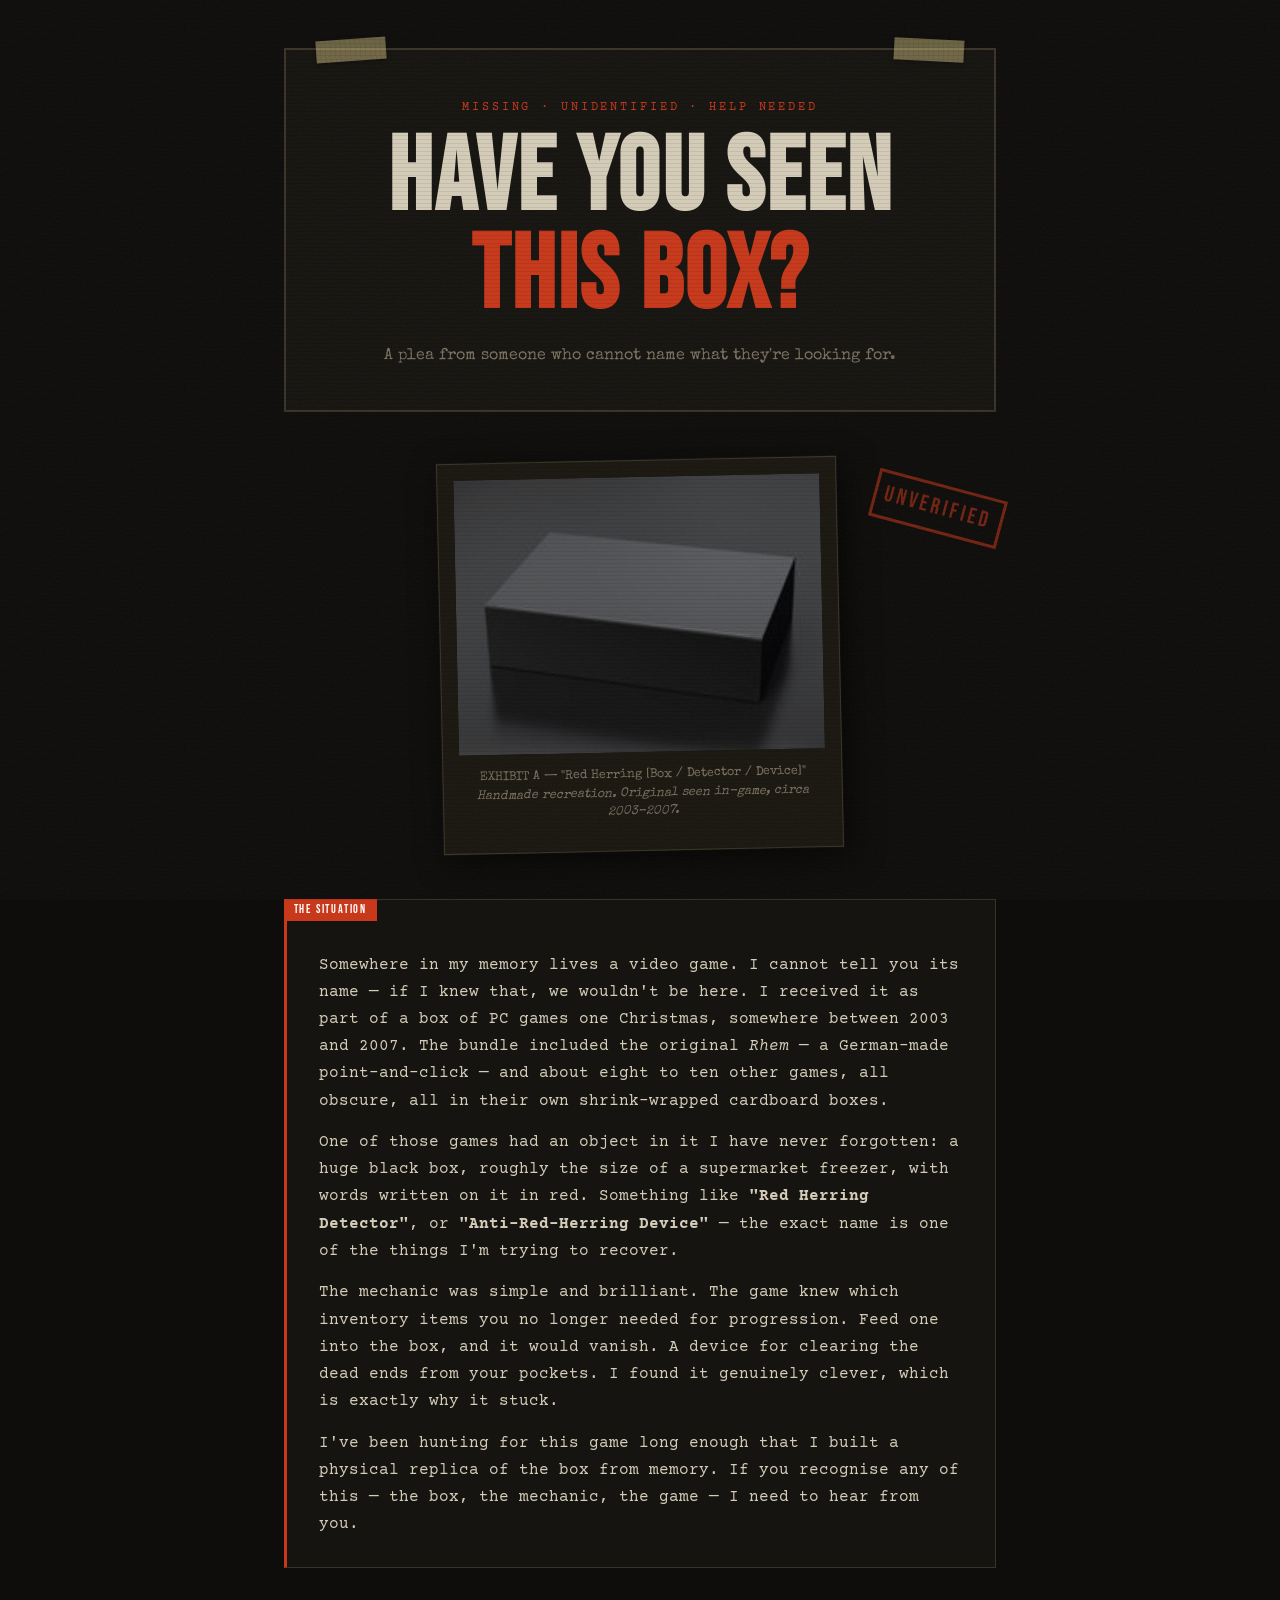
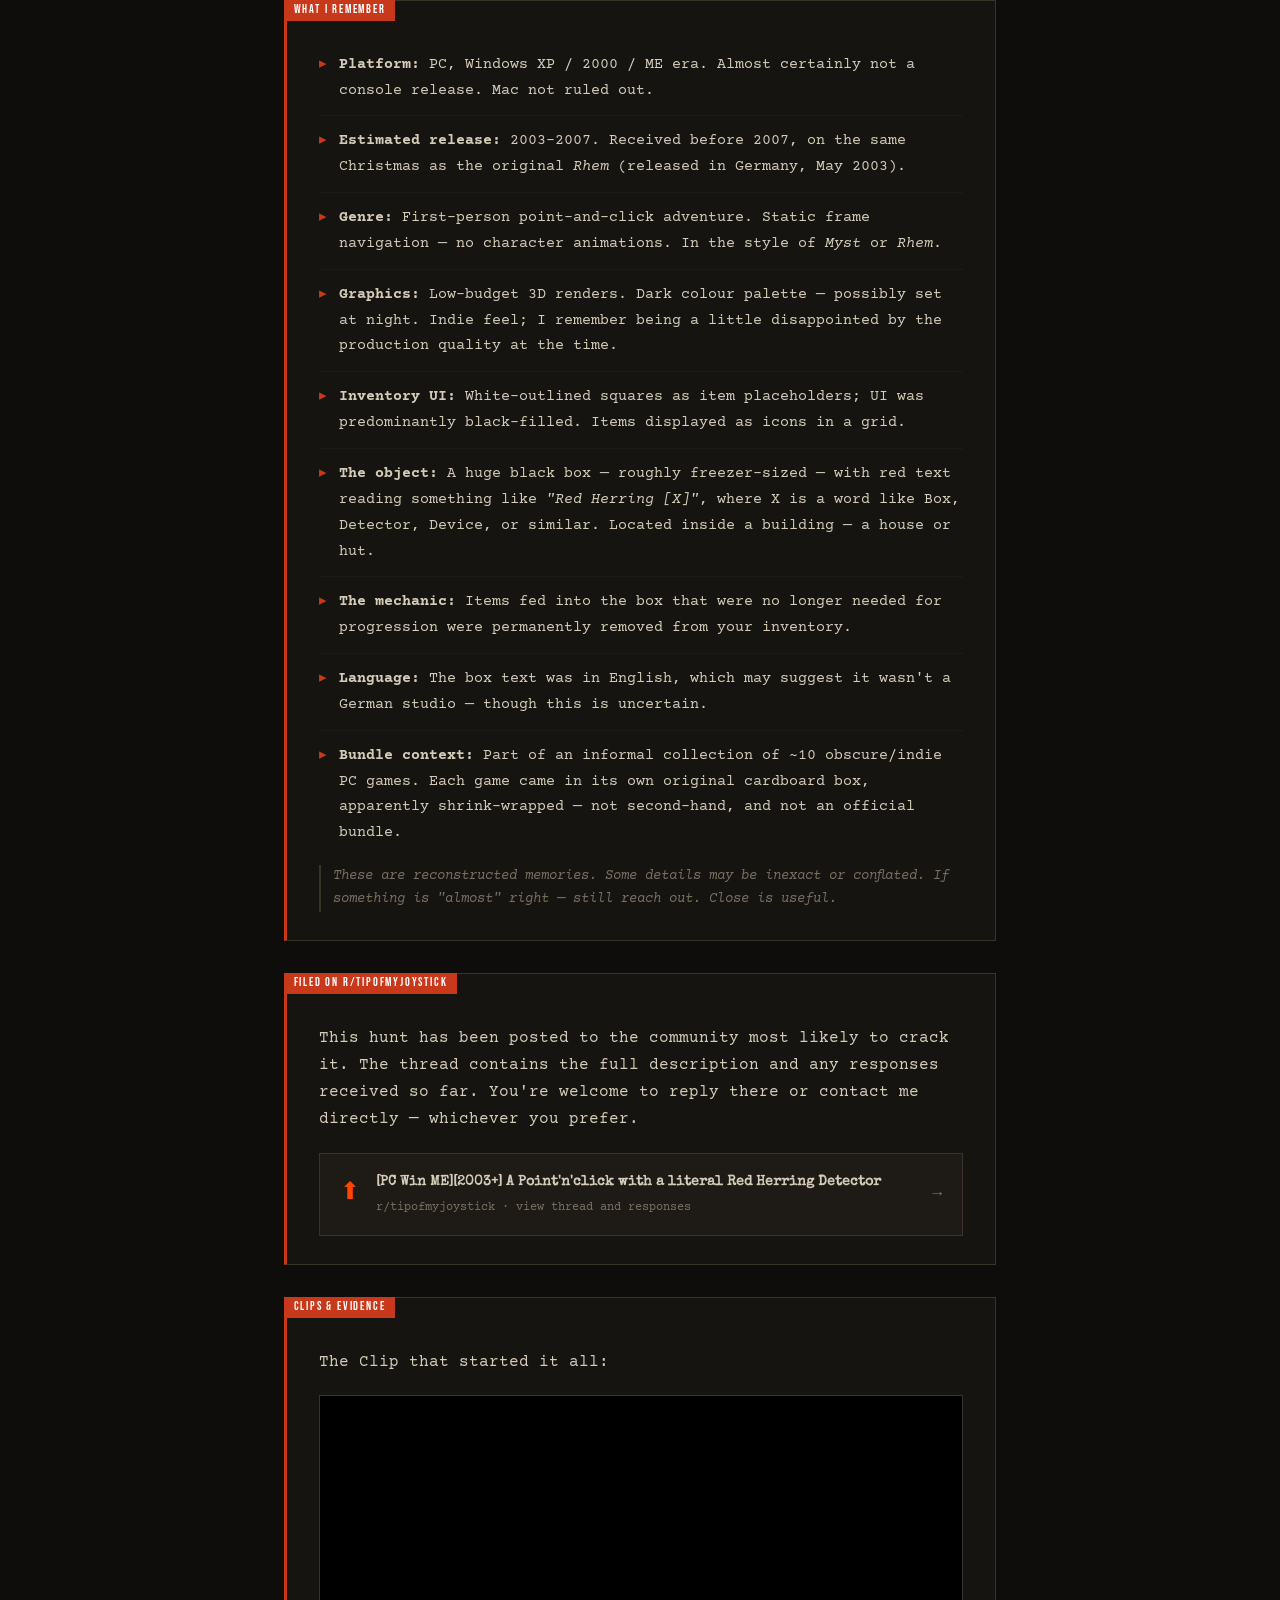
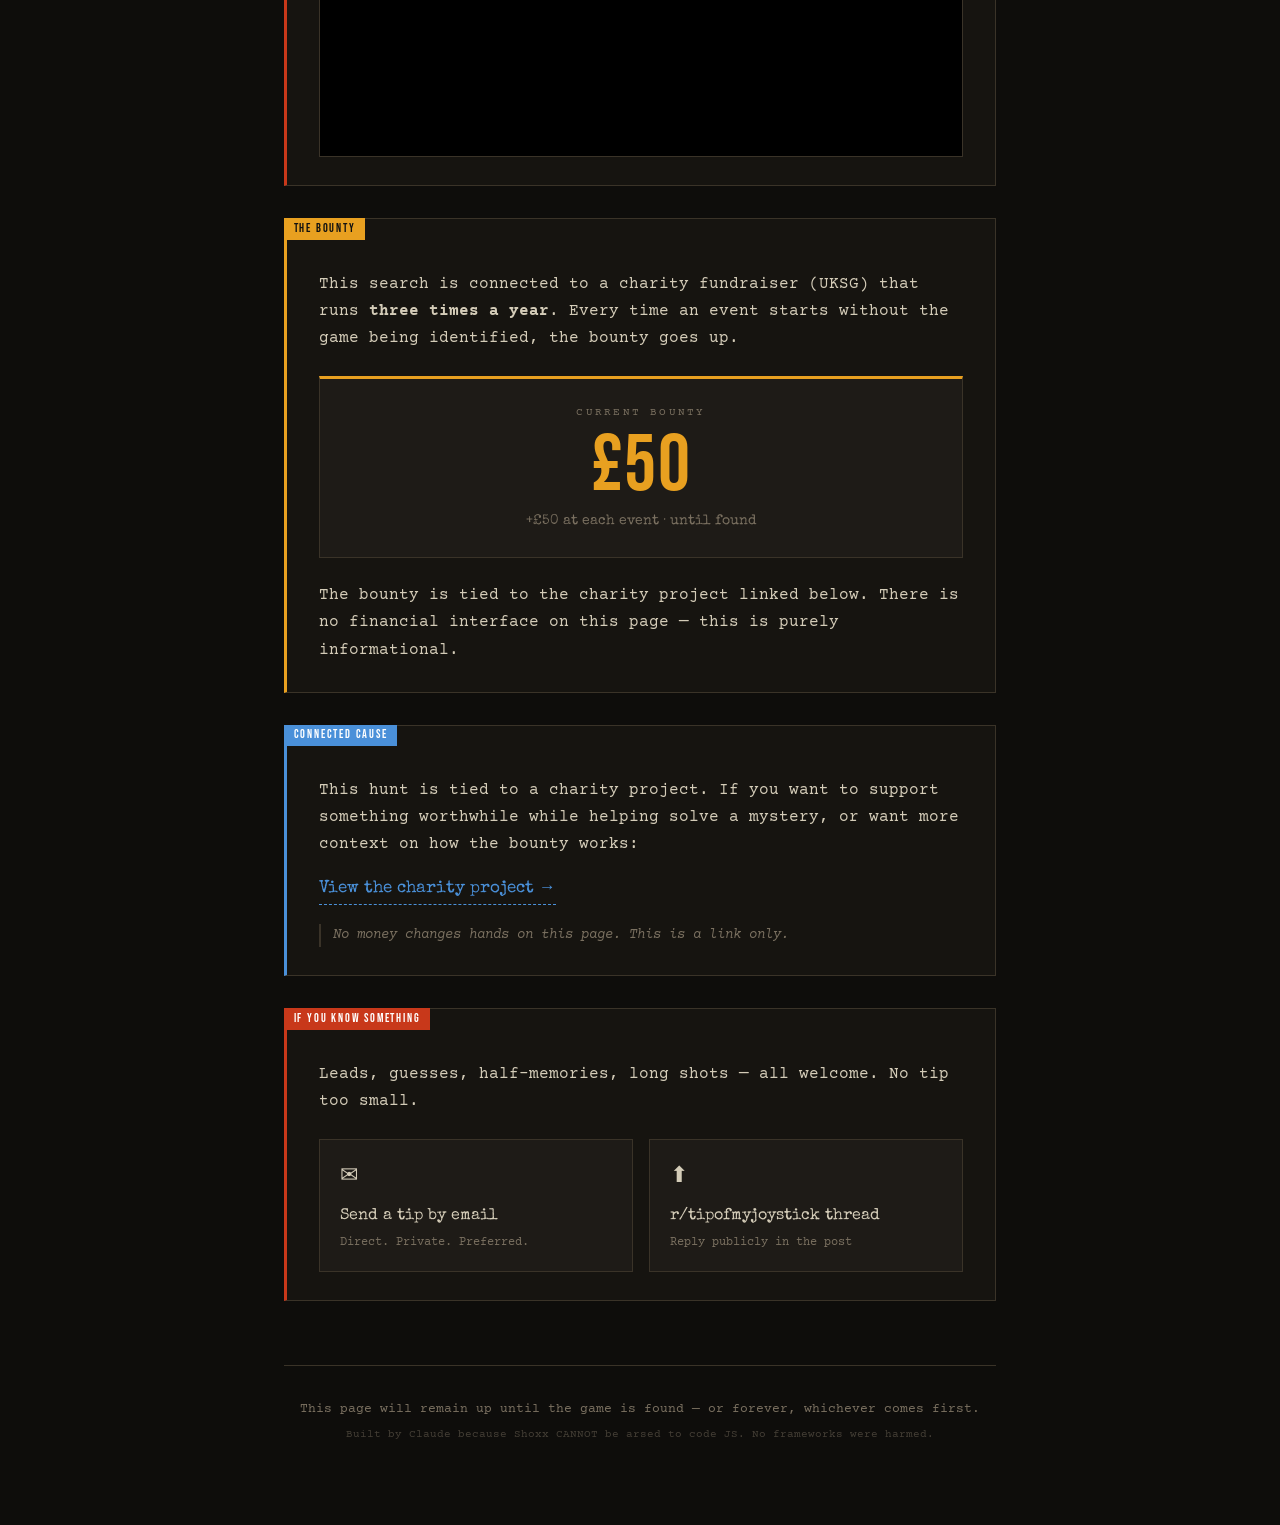
==== index.html @ 7e8d5ae6 "Initial commit initial commmit  squash" ====
<!DOCTYPE html>
<html lang="en">
<head>
  <meta charset="UTF-8" />
  <meta name="viewport" content="width=device-width, initial-scale=1.0" />
  <title>Have You Seen This Box?</title>
  <link rel="stylesheet" href="css/style.css" />
  <link rel="preconnect" href="https://fonts.googleapis.com" />
  <link rel="preconnect" href="https://fonts.gstatic.com" crossorigin />
  <link href="https://fonts.googleapis.com/css2?family=Special+Elite&family=Courier+Prime:ital,wght@0,400;0,700;1,400&family=Bebas+Neue&display=swap" rel="stylesheet" />
</head>
<body>

  <!-- Noise overlay -->
  <div class="noise"></div>
  <!-- Scanlines -->
  <div class="scanlines"></div>

  <main class="container">

    <!-- HEADER -->
    <header class="header">
      <div class="tape tape-top-left"></div>
      <div class="tape tape-top-right"></div>
      <p class="eyebrow">MISSING · UNIDENTIFIED · HELP NEEDED</p>
      <h1 class="title">Have You Seen<br><span class="title-accent">This Box?</span></h1>
      <p class="subtitle">A plea from someone who cannot name what they're looking for.</p>
    </header>

    <!-- THE BOX PHOTO -->
    <section class="photo-section">
      <div class="polaroid">
        <div class="polaroid-img-wrap">
          <!-- Replace box.jpg with your actual photo filename -->
          <img src="assets/box.jpg" alt="The Red Herring Detector — a black box with red label text" onerror="this.parentElement.classList.add('placeholder-active')" />
          <div class="photo-placeholder">
            <span>[ photo of the box ]</span>
            <small>replace assets/box.jpg with your image</small>
          </div>
        </div>
        <p class="polaroid-caption">EXHIBIT A — "Red Herring [Box / Detector / Device]"<br><em>Handmade recreation. Original seen in-game, circa 2003–2007.</em></p>
      </div>
      <div class="stamp">UNVERIFIED</div>
    </section>

    <!-- THE STORY -->
    <section class="card" id="the-story">
      <div class="card-tab">THE SITUATION</div>
      <p>
        Somewhere in my memory lives a video game. I cannot tell you its name — if I knew that, we wouldn't be here.
        I received it as part of a box of PC games one Christmas, somewhere between 2003 and 2007. The bundle included
        the original <em>Rhem</em> — a German-made point-and-click — and about eight to ten other games, all
        obscure, all in their own shrink-wrapped cardboard boxes.
      </p>
      <p>
        One of those games had an object in it I have never forgotten: a huge black box, roughly the size of a
        supermarket freezer, with words written on it in red. Something like <strong>"Red Herring Detector"</strong>,
        or <strong>"Anti-Red-Herring Device"</strong> — the exact name is one of the things I'm trying to recover.
      </p>
      <p>
        The mechanic was simple and brilliant. The game knew which inventory items you no longer needed for
        progression. Feed one into the box, and it would vanish. A device for clearing the dead ends from your
        pockets. I found it genuinely clever, which is exactly why it stuck.
      </p>
      <p>
        I've been hunting for this game long enough that I built a physical replica of the box from memory.
        If you recognise any of this — the box, the mechanic, the game — I need to hear from you.
      </p>
    </section>

    <!-- WHAT I REMEMBER -->
    <section class="card" id="what-i-remember">
      <div class="card-tab">WHAT I REMEMBER</div>
      <ul class="evidence-list">
        <li>
          <span class="bullet">▸</span>
          <span><strong>Platform:</strong> PC, Windows XP / 2000 / ME era. Almost certainly not a console release. Mac not ruled out.</span>
        </li>
        <li>
          <span class="bullet">▸</span>
          <span><strong>Estimated release:</strong> 2003–2007. Received before 2007, on the same Christmas as the original <em>Rhem</em> (released in Germany, May 2003).</span>
        </li>
        <li>
          <span class="bullet">▸</span>
          <span><strong>Genre:</strong> First-person point-and-click adventure. Static frame navigation — no character animations. In the style of <em>Myst</em> or <em>Rhem</em>.</span>
        </li>
        <li>
          <span class="bullet">▸</span>
          <span><strong>Graphics:</strong> Low-budget 3D renders. Dark colour palette — possibly set at night. Indie feel; I remember being a little disappointed by the production quality at the time.</span>
        </li>
        <li>
          <span class="bullet">▸</span>
          <span><strong>Inventory UI:</strong> White-outlined squares as item placeholders; UI was predominantly black-filled. Items displayed as icons in a grid.</span>
        </li>
        <li>
          <span class="bullet">▸</span>
          <span><strong>The object:</strong> A huge black box — roughly freezer-sized — with red text reading something like <em>"Red Herring [X]"</em>, where X is a word like Box, Detector, Device, or similar. Located inside a building — a house or hut.</span>
        </li>
        <li>
          <span class="bullet">▸</span>
          <span><strong>The mechanic:</strong> Items fed into the box that were no longer needed for progression were permanently removed from your inventory.</span>
        </li>
        <li>
          <span class="bullet">▸</span>
          <span><strong>Language:</strong> The box text was in English, which may suggest it wasn't a German studio — though this is uncertain.</span>
        </li>
        <li>
          <span class="bullet">▸</span>
          <span><strong>Bundle context:</strong> Part of an informal collection of ~10 obscure/indie PC games. Each game came in its own original cardboard box, apparently shrink-wrapped — not second-hand, and not an official bundle.</span>
        </li>
      </ul>
      <p class="caveat">
        <em>These are reconstructed memories. Some details may be inexact or conflated.
        If something is "almost" right — still reach out. Close is useful.</em>
      </p>
    </section>

    <!-- REDDIT POST -->
    <section class="card" id="reddit-post">
      <div class="card-tab">FILED ON r/tipofmyjoystick</div>
      <p>
        This hunt has been posted to the community most likely to crack it. The thread contains
        the full description and any responses received so far. You're welcome to reply there
        or contact me directly — whichever you prefer.
      </p>
      <a
        href="https://www.reddit.com/r/tipofmyjoystick/comments/1jehrko/pc_win_me2003_a_pointnclick_with_a_literal_red/"
        target="_blank"
        rel="noopener"
        class="reddit-post-link"
      >
        <span class="reddit-post-icon">⬆</span>
        <span class="reddit-post-text">
          <strong>[PC Win ME][2003+] A Point'n'click with a literal Red Herring Detector</strong>
          <small>r/tipofmyjoystick · view thread and responses</small>
        </span>
        <span class="reddit-post-arrow">→</span>
      </a>
    </section>

    <!-- TWITCH CLIPS -->
    <!--
      ============================================================
      TWITCH EMBED SETUP — READ BEFORE UNCOMMENTING
      ============================================================
      1. Replace YOUR_CLIP_ID with the clip identifier from the Twitch URL.
         e.g. for clips.twitch.tv/MagnificentArtsyMagpie-xxx, use that full slug.
      2. Replace YOUR_GITHUB_USERNAME with your GitHub username.
         The parent= value MUST exactly match the domain serving the page.
      3. Uncomment the section block below.

      WHY IT DOESN'T WORK LOCALLY:
      Twitch intentionally blocks embedding on localhost and file:// previews.
      This is by Twitch's design and cannot be worked around in development.
      The embed WILL work correctly once the page is live at your GitHub Pages URL.
      ============================================================
    -->
    
    <section class="card" id="clips">
      <div class="card-tab">CLIPS &amp; EVIDENCE</div>
      <p>The Clip that started it all:</p>
      <div class="embed-grid">
        <div class="embed-wrap">
          <iframe
            src="https://clips.twitch.tv/embed?clip=MagnificentArtsyMagpiePoooound-qaVjc-z2h3e-ZAI7&parent=darkshoxx.github.io"
            frameborder="0"
            allowfullscreen="true"
            scrolling="no"
          ></iframe>
        </div>
      </div>
    </section>
   

    <!-- BOUNTY -->
    <section class="card card-bounty" id="bounty">
      <div class="card-tab">THE BOUNTY</div>
      <p>
        This search is connected to a charity fundraiser (UKSG) that runs <strong>three times a year</strong>.
        Every time an event starts without the game being identified, the bounty goes up.
      </p>
      <div class="bounty-display">
        <span class="bounty-label">Current bounty</span>
        <span class="bounty-amount">£50</span>
        <span class="bounty-note">+£50 at each event · until found</span>
      </div>
      <p>
        The bounty is tied to the charity project linked below. There is no financial interface
        on this page — this is purely informational.
      </p>
    </section>

    <!-- CHARITY LINK -->
    <section class="card card-charity" id="charity">
      <div class="card-tab">CONNECTED CAUSE</div>
      <p>
        This hunt is tied to a charity project. If you want to support something worthwhile
        while helping solve a mystery, or want more context on how the bounty works:
      </p>
      <!-- Replace href="#" with your actual charity project URL -->
      <a href="#" target="_blank" rel="noopener" class="charity-link">
        View the charity project →
      </a>
      <p class="caveat"><em>No money changes hands on this page. This is a link only.</em></p>
    </section>

    <!-- CONTACT -->
    <section class="card" id="contact">
      <div class="card-tab">IF YOU KNOW SOMETHING</div>
      <p>Leads, guesses, half-memories, long shots — all welcome. No tip too small.</p>

      <div class="links-grid">

        <a
          href="#"
          class="link-card link-mail"
          data-e="darkshoxx"
          data-d="yahoo.de"
          aria-label="Send a tip by email"
        >
          <span class="link-icon">✉</span>
          <span class="link-label">Send a tip by email</span>
          <span class="link-sub">Direct. Private. Preferred.</span>
        </a>

        <a
          href="https://www.reddit.com/r/tipofmyjoystick/comments/1jehrko/pc_win_me2003_a_pointnclick_with_a_literal_red/"
          target="_blank"
          rel="noopener"
          class="link-card link-reddit"
        >
          <span class="link-icon">⬆</span>
          <span class="link-label">r/tipofmyjoystick thread</span>
          <span class="link-sub">Reply publicly in the post</span>
        </a>
      </div>
    </section>

    <!-- FOOTER -->
    <footer class="footer">
      <p>This page will remain up until the game is found — or forever, whichever comes first.</p>
      <p class="footer-small">Built by Claude because Shoxx CANNOT be arsed to code JS. No frameworks were harmed.</p>
    </footer>

  </main>

  <script src="js/main.js"></script>
</body>
</html>
---- css/style.css ----
/* =========================================
   HAVE YOU SEEN THIS BOX? — stylesheet
   Aesthetic: classified document / evidence board
   ========================================= */

:root {
  --bg:        #0e0d0b;
  --surface:   #161410;
  --surface2:  #1e1b17;
  --border:    #3a3328;
  --text:      #d4ccb8;
  --text-dim:  #7a7060;
  --accent:    #c8381a;
  --accent2:   #e8a020;
  --accent3:   #4a90d9;
  --tape:      rgba(230, 210, 140, 0.55);
  --font-head: 'Bebas Neue', sans-serif;
  --font-body: 'Courier Prime', monospace;
  --font-worn: 'Special Elite', cursive;
}

*, *::before, *::after { box-sizing: border-box; margin: 0; padding: 0; }

html { scroll-behavior: smooth; }

body {
  background-color: var(--bg);
  color: var(--text);
  font-family: var(--font-body);
  font-size: 1rem;
  line-height: 1.7;
  min-height: 100vh;
  overflow-x: hidden;
}

/* ---- TEXTURE OVERLAYS ---- */
.noise {
  pointer-events: none;
  position: fixed;
  inset: 0;
  z-index: 100;
  opacity: 0.045;
  background-image: url("data:image/svg+xml,%3Csvg viewBox='0 0 200 200' xmlns='http://www.w3.org/2000/svg'%3E%3Cfilter id='n'%3E%3CfeTurbulence type='fractalNoise' baseFrequency='0.85' numOctaves='4' stitchTiles='stitch'/%3E%3C/filter%3E%3Crect width='100%25' height='100%25' filter='url(%23n)'/%3E%3C/svg%3E");
  background-repeat: repeat;
  background-size: 180px 180px;
}

.scanlines {
  pointer-events: none;
  position: fixed;
  inset: 0;
  z-index: 99;
  background: repeating-linear-gradient(
    to bottom,
    transparent,
    transparent 3px,
    rgba(0,0,0,0.07) 3px,
    rgba(0,0,0,0.07) 4px
  );
}

/* ---- LAYOUT ---- */
.container {
  max-width: 760px;
  margin: 0 auto;
  padding: 3rem 1.5rem 5rem;
  position: relative;
}

/* ---- HEADER ---- */
.header {
  position: relative;
  text-align: center;
  padding: 3rem 2rem 2.5rem;
  border: 2px solid var(--border);
  background: var(--surface);
  margin-bottom: 3rem;
  animation: fadeSlideDown 0.8s ease both;
}

.eyebrow {
  font-family: var(--font-body);
  font-size: 0.72rem;
  letter-spacing: 0.25em;
  color: var(--accent);
  text-transform: uppercase;
  margin-bottom: 0.75rem;
}

.title {
  font-family: var(--font-head);
  font-size: clamp(3.5rem, 10vw, 6.5rem);
  line-height: 0.95;
  letter-spacing: 0.02em;
  color: var(--text);
  margin-bottom: 0.5rem;
}

.title-accent {
  color: var(--accent);
  display: block;
}

.subtitle {
  font-family: var(--font-worn);
  font-size: 1rem;
  color: var(--text-dim);
  margin-top: 1rem;
}

/* ---- TAPE ---- */
.tape {
  position: absolute;
  width: 70px;
  height: 22px;
  background: var(--tape);
  opacity: 0.8;
  box-shadow: 0 1px 4px rgba(0,0,0,0.4);
}
.tape::after {
  content: '';
  position: absolute;
  inset: 0;
  background: repeating-linear-gradient(
    90deg,
    transparent, transparent 4px,
    rgba(0,0,0,0.06) 4px, rgba(0,0,0,0.06) 5px
  );
}
.tape-top-left  { top: -11px; left: 30px; transform: rotate(-4deg); }
.tape-top-right { top: -11px; right: 30px; transform: rotate(3deg); }

/* ---- POLAROID ---- */
.photo-section {
  position: relative;
  display: flex;
  justify-content: center;
  margin-bottom: 3rem;
  animation: fadeSlideDown 0.8s 0.15s ease both;
}

.polaroid {
  background: #1a1710;
  border: 1px solid var(--border);
  padding: 1rem 1rem 1.75rem;
  max-width: 400px;
  width: 100%;
  box-shadow: 6px 8px 32px rgba(0,0,0,0.7), 0 0 0 1px rgba(255,255,255,0.03);
  transform: rotate(-1.2deg);
  position: relative;
  transition: transform 0.1s ease-out;
}

.polaroid-img-wrap {
  position: relative;
  background: #111;
  aspect-ratio: 4/3;
  overflow: hidden;
  display: flex;
  align-items: center;
  justify-content: center;
}

.polaroid-img-wrap img {
  width: 100%;
  height: 100%;
  object-fit: cover;
  display: block;
  filter: contrast(1.05) saturate(0.85);
}

/* Placeholder shown when image fails to load */
.photo-placeholder {
  display: none;
  flex-direction: column;
  align-items: center;
  justify-content: center;
  gap: 0.5rem;
  color: var(--text-dim);
  font-size: 0.85rem;
  font-family: var(--font-body);
  text-align: center;
  padding: 2rem;
  border: 1px dashed var(--border);
  width: 100%;
  height: 100%;
  position: absolute;
  inset: 0;
}
.photo-placeholder small { font-size: 0.7rem; opacity: 0.6; }
.placeholder-active img { display: none; }
.placeholder-active .photo-placeholder { display: flex; }

.polaroid-caption {
  font-family: var(--font-worn);
  font-size: 0.78rem;
  color: var(--text-dim);
  text-align: center;
  margin-top: 0.9rem;
  line-height: 1.5;
}

.stamp {
  position: absolute;
  top: 1.5rem;
  right: -0.5rem;
  font-family: var(--font-head);
  font-size: 1.4rem;
  letter-spacing: 0.15em;
  color: var(--accent);
  border: 3px solid var(--accent);
  padding: 0.15rem 0.5rem;
  transform: rotate(15deg);
  opacity: 0.55;
  pointer-events: none;
  text-transform: uppercase;
}

/* ---- CARDS ---- */
.card {
  position: relative;
  background: var(--surface);
  border: 1px solid var(--border);
  border-left: 3px solid var(--accent);
  padding: 2rem 2rem 1.75rem;
  margin-bottom: 2rem;
  animation: fadeSlideUp 0.6s ease both;
  animation-play-state: paused; /* JS will trigger these */
}

.card-tab {
  position: absolute;
  top: -1px;
  left: -3px;
  background: var(--accent);
  color: #fff;
  font-family: var(--font-head);
  font-size: 0.75rem;
  letter-spacing: 0.15em;
  padding: 0.15rem 0.6rem;
  line-height: 1.4;
}

.card p + p { margin-top: 0.9rem; }
.card p:first-of-type { margin-top: 1.2rem; }

.caveat {
  margin-top: 1.2rem;
  color: var(--text-dim);
  font-size: 0.85rem;
  border-left: 2px solid var(--border);
  padding-left: 0.75rem;
}

/* ---- EVIDENCE LIST ---- */
.evidence-list {
  list-style: none;
  margin-top: 1.2rem;
  display: flex;
  flex-direction: column;
  gap: 0.75rem;
}

.evidence-list li {
  display: flex;
  gap: 0.75rem;
  align-items: baseline;
  font-size: 0.95rem;
  padding-bottom: 0.75rem;
  border-bottom: 1px solid var(--surface2);
}

.evidence-list li:last-child {
  border-bottom: none;
  padding-bottom: 0;
}

.bullet {
  color: var(--accent);
  flex-shrink: 0;
}

/* ---- REDDIT POST LINK ---- */
.reddit-post-link {
  display: flex;
  align-items: center;
  gap: 1rem;
  margin-top: 1.25rem;
  padding: 1rem 1.25rem;
  background: var(--surface2);
  border: 1px solid var(--border);
  text-decoration: none;
  color: var(--text);
  transition: border-color 0.2s, background 0.2s;
}

.reddit-post-link:hover {
  border-color: #ff4500;
  background: #1c1814;
}

.reddit-post-icon {
  font-size: 1.5rem;
  color: #ff4500;
  flex-shrink: 0;
}

.reddit-post-text {
  display: flex;
  flex-direction: column;
  gap: 0.2rem;
  flex: 1;
}

.reddit-post-text strong {
  font-size: 0.9rem;
  color: var(--text);
  font-family: var(--font-worn);
}

.reddit-post-text small {
  font-size: 0.75rem;
  color: var(--text-dim);
}

.reddit-post-arrow {
  color: var(--text-dim);
  flex-shrink: 0;
  transition: transform 0.2s, color 0.2s;
}

.reddit-post-link:hover .reddit-post-arrow {
  transform: translateX(4px);
  color: #ff4500;
}

/* ---- EMBED GRID ---- */
.embed-grid {
  display: grid;
  gap: 1rem;
  margin-top: 1.2rem;
}

.embed-wrap {
  position: relative;
  aspect-ratio: 16/9;
  background: #000;
  border: 1px solid var(--border);
}

.embed-wrap iframe {
  position: absolute;
  inset: 0;
  width: 100%;
  height: 100%;
  border: none;
}

/* ---- BOUNTY ---- */
.card-bounty {
  border-left-color: var(--accent2);
}

.card-bounty .card-tab {
  background: var(--accent2);
  color: #111;
}

.bounty-display {
  display: flex;
  flex-direction: column;
  align-items: center;
  gap: 0.25rem;
  margin: 1.5rem 0;
  padding: 1.5rem;
  background: var(--surface2);
  border: 1px solid var(--border);
  border-top: 3px solid var(--accent2);
  text-align: center;
}

.bounty-label {
  font-family: var(--font-body);
  font-size: 0.7rem;
  letter-spacing: 0.2em;
  text-transform: uppercase;
  color: var(--text-dim);
}

.bounty-amount {
  font-family: var(--font-head);
  font-size: clamp(3rem, 10vw, 5rem);
  color: var(--accent2);
  line-height: 1;
  letter-spacing: 0.02em;
}

.bounty-note {
  font-family: var(--font-worn);
  font-size: 0.85rem;
  color: var(--text-dim);
}

/* ---- CHARITY CARD ---- */
.card-charity {
  border-left-color: var(--accent3);
}

.card-charity .card-tab {
  background: var(--accent3);
  color: #fff;
}

.charity-link {
  display: inline-block;
  margin-top: 1rem;
  font-family: var(--font-worn);
  font-size: 1.05rem;
  color: var(--accent3);
  text-decoration: none;
  border-bottom: 1px dashed var(--accent3);
  padding-bottom: 1px;
  transition: opacity 0.2s;
}

.charity-link:hover { opacity: 0.75; }

/* ---- CONTACT LINKS GRID ---- */
.links-grid {
  display: grid;
  grid-template-columns: repeat(auto-fit, minmax(220px, 1fr));
  gap: 1rem;
  margin-top: 1.5rem;
}

.link-card {
  display: flex;
  flex-direction: column;
  gap: 0.2rem;
  padding: 1.1rem 1.25rem;
  background: var(--surface2);
  border: 1px solid var(--border);
  text-decoration: none;
  color: var(--text);
  transition: border-color 0.2s, background 0.2s, transform 0.15s;
  position: relative;
  overflow: hidden;
}

.link-card::before {
  content: '';
  position: absolute;
  inset: 0 auto 0 0;
  width: 3px;
  background: var(--accent);
  transform: scaleY(0);
  transition: transform 0.2s;
  transform-origin: bottom;
}

.link-mail::before  { background: var(--accent); }
.link-reddit::before { background: #ff4500; }

.link-card:hover {
  border-color: var(--accent);
  background: #211e18;
  transform: translateY(-2px);
}

.link-reddit:hover { border-color: #ff4500; }

.link-card:hover::before { transform: scaleY(1); }

.link-icon {
  font-size: 1.4rem;
  margin-bottom: 0.25rem;
  display: block;
}

.link-label {
  font-family: var(--font-worn);
  font-size: 1rem;
  color: var(--text);
}

.link-sub {
  font-size: 0.75rem;
  color: var(--text-dim);
  transition: color 0.2s;
}

/* ---- FOOTER ---- */
.footer {
  margin-top: 4rem;
  text-align: center;
  color: var(--text-dim);
  font-size: 0.8rem;
  line-height: 1.8;
  border-top: 1px solid var(--border);
  padding-top: 2rem;
}

.footer-small {
  margin-top: 0.25rem;
  font-size: 0.7rem;
  opacity: 0.5;
}

/* ---- ANIMATIONS ---- */
@keyframes fadeSlideDown {
  from { opacity: 0; transform: translateY(-18px); }
  to   { opacity: 1; transform: translateY(0); }
}

@keyframes fadeSlideUp {
  from { opacity: 0; transform: translateY(16px); }
  to   { opacity: 1; transform: translateY(0); }
}

/* ---- SELECTION ---- */
::selection {
  background: var(--accent);
  color: #fff;
}

/* ---- RESPONSIVE ---- */
@media (max-width: 520px) {
  .container { padding: 2rem 1rem 4rem; }
  .header { padding: 2rem 1rem 2rem; }
  .title { font-size: clamp(3rem, 14vw, 5rem); }
  .card { padding: 1.5rem 1.25rem 1.5rem; }
  .polaroid { max-width: 100%; }
  .links-grid { grid-template-columns: 1fr; }
  .reddit-post-link { flex-wrap: wrap; }
}
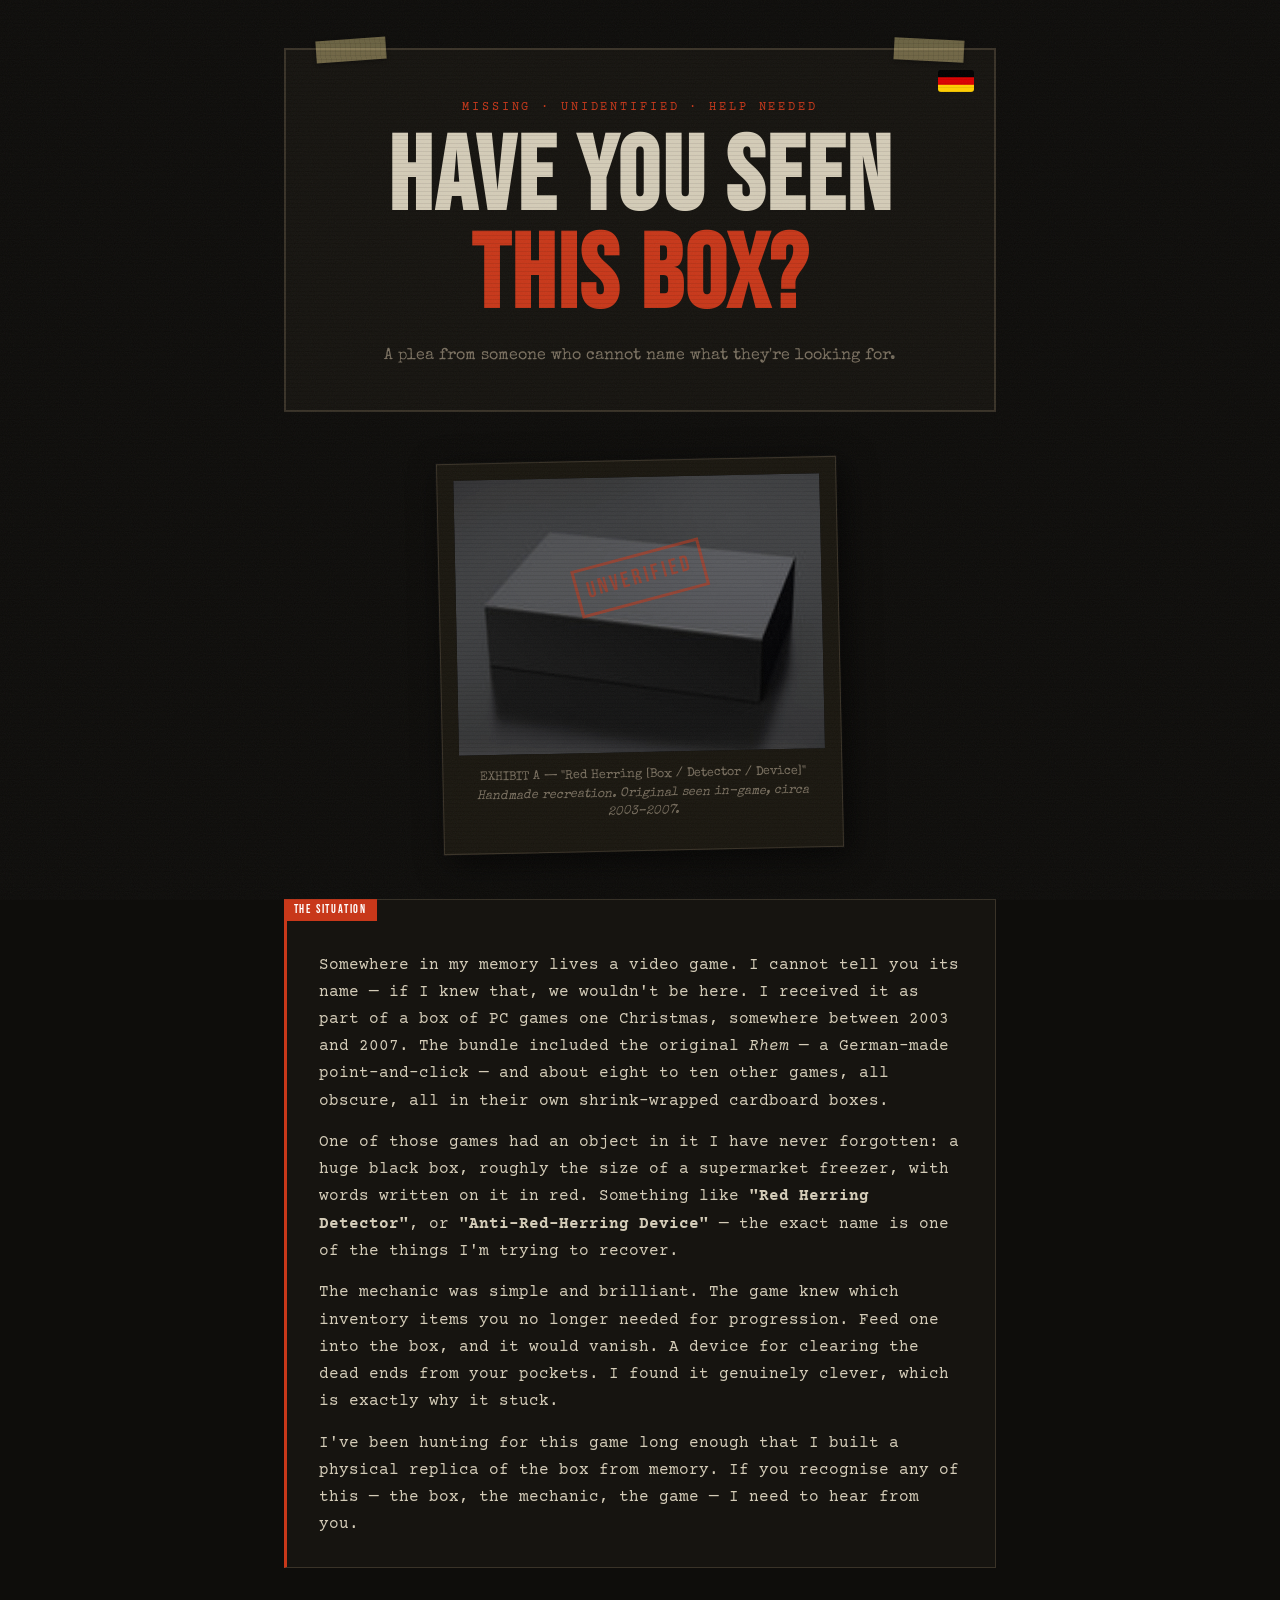
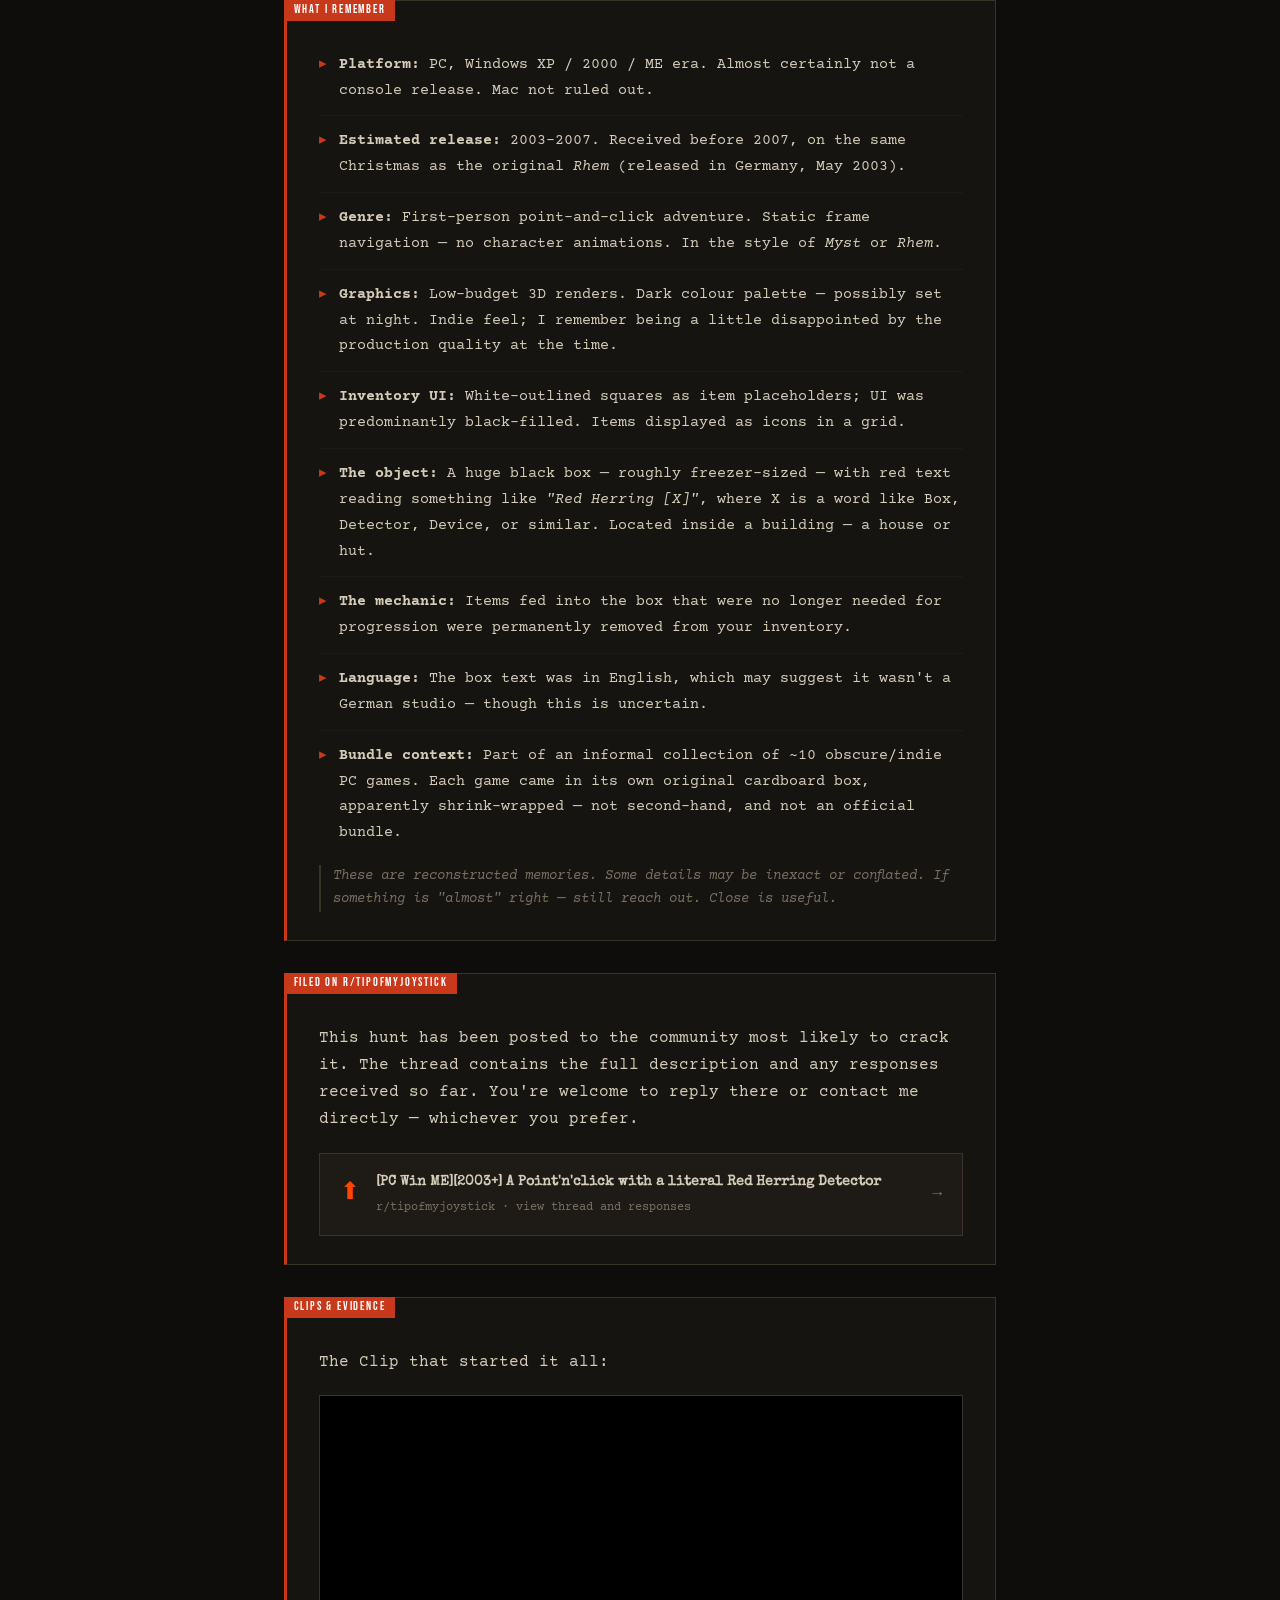
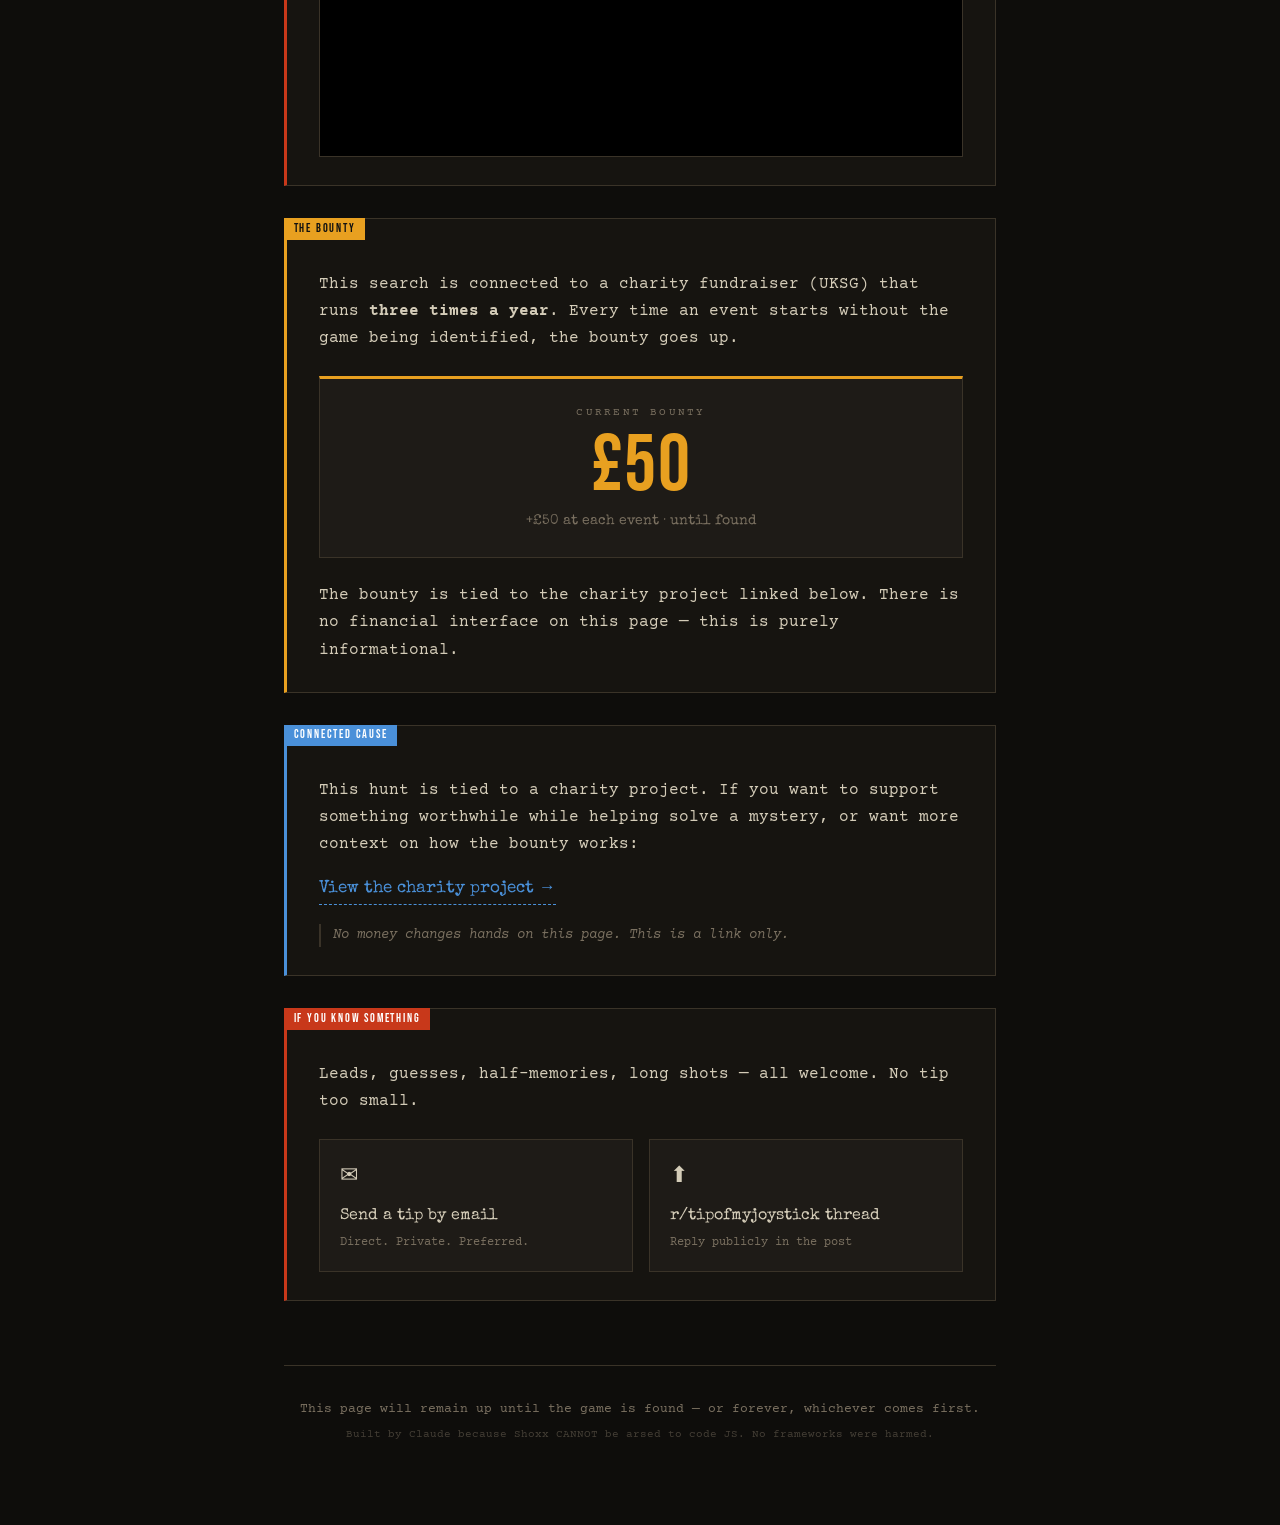
==== commit 5bd43426: "Multi-Langauge" ====
--- a/index.html
+++ b/index.html
@@ -20,12 +20,18 @@
 
     <!-- HEADER -->
     <header class="header">
+    <div class="lang-switch">
+    <a href="de.html" aria-label="Zur deutschen Version wechseln" class="lang-flag">
+        <img src="assets/DE.webp" alt="Deutsch" />
+    </a>
+    </div>
       <div class="tape tape-top-left"></div>
       <div class="tape tape-top-right"></div>
       <p class="eyebrow">MISSING · UNIDENTIFIED · HELP NEEDED</p>
       <h1 class="title">Have You Seen<br><span class="title-accent">This Box?</span></h1>
       <p class="subtitle">A plea from someone who cannot name what they're looking for.</p>
     </header>
+
 
     <!-- THE BOX PHOTO -->
     <section class="photo-section">
--- a/css/style.css
+++ b/css/style.css
@@ -202,18 +202,20 @@
 
 .stamp {
   position: absolute;
-  top: 1.5rem;
-  right: -0.5rem;
+  top: 30%;
+  left: 50%;
   font-family: var(--font-head);
   font-size: 1.4rem;
   letter-spacing: 0.15em;
   color: var(--accent);
   border: 3px solid var(--accent);
   padding: 0.15rem 0.5rem;
-  transform: rotate(15deg);
+
+  transform: translate(-50%, -50%) rotate(-15deg);
   opacity: 0.55;
   pointer-events: none;
   text-transform: uppercase;
+
 }
 
 /* ---- CARDS ---- */
@@ -532,4 +534,32 @@
   .polaroid { max-width: 100%; }
   .links-grid { grid-template-columns: 1fr; }
   .reddit-post-link { flex-wrap: wrap; }
+}
+
+/* Language switch container */
+.lang-switch {
+  position: absolute;
+  top: 20px;
+  right: 20px;
+  z-index: 20;
+}
+
+/* Flag link */
+.lang-flag {
+  display: inline-block;
+  text-decoration: none;
+}
+
+/* Flag image styling */
+.lang-flag img {
+  width: 36px;         /* same width for both */
+  height: auto;        /* preserves ratio */
+  display: block;
+  border-radius: 3px;  /* subtle rounding */
+  transition: transform 0.2s ease, opacity 0.2s ease;
+}
+
+.lang-flag img:hover {
+  transform: scale(1.1);
+  opacity: 0.85;
 }
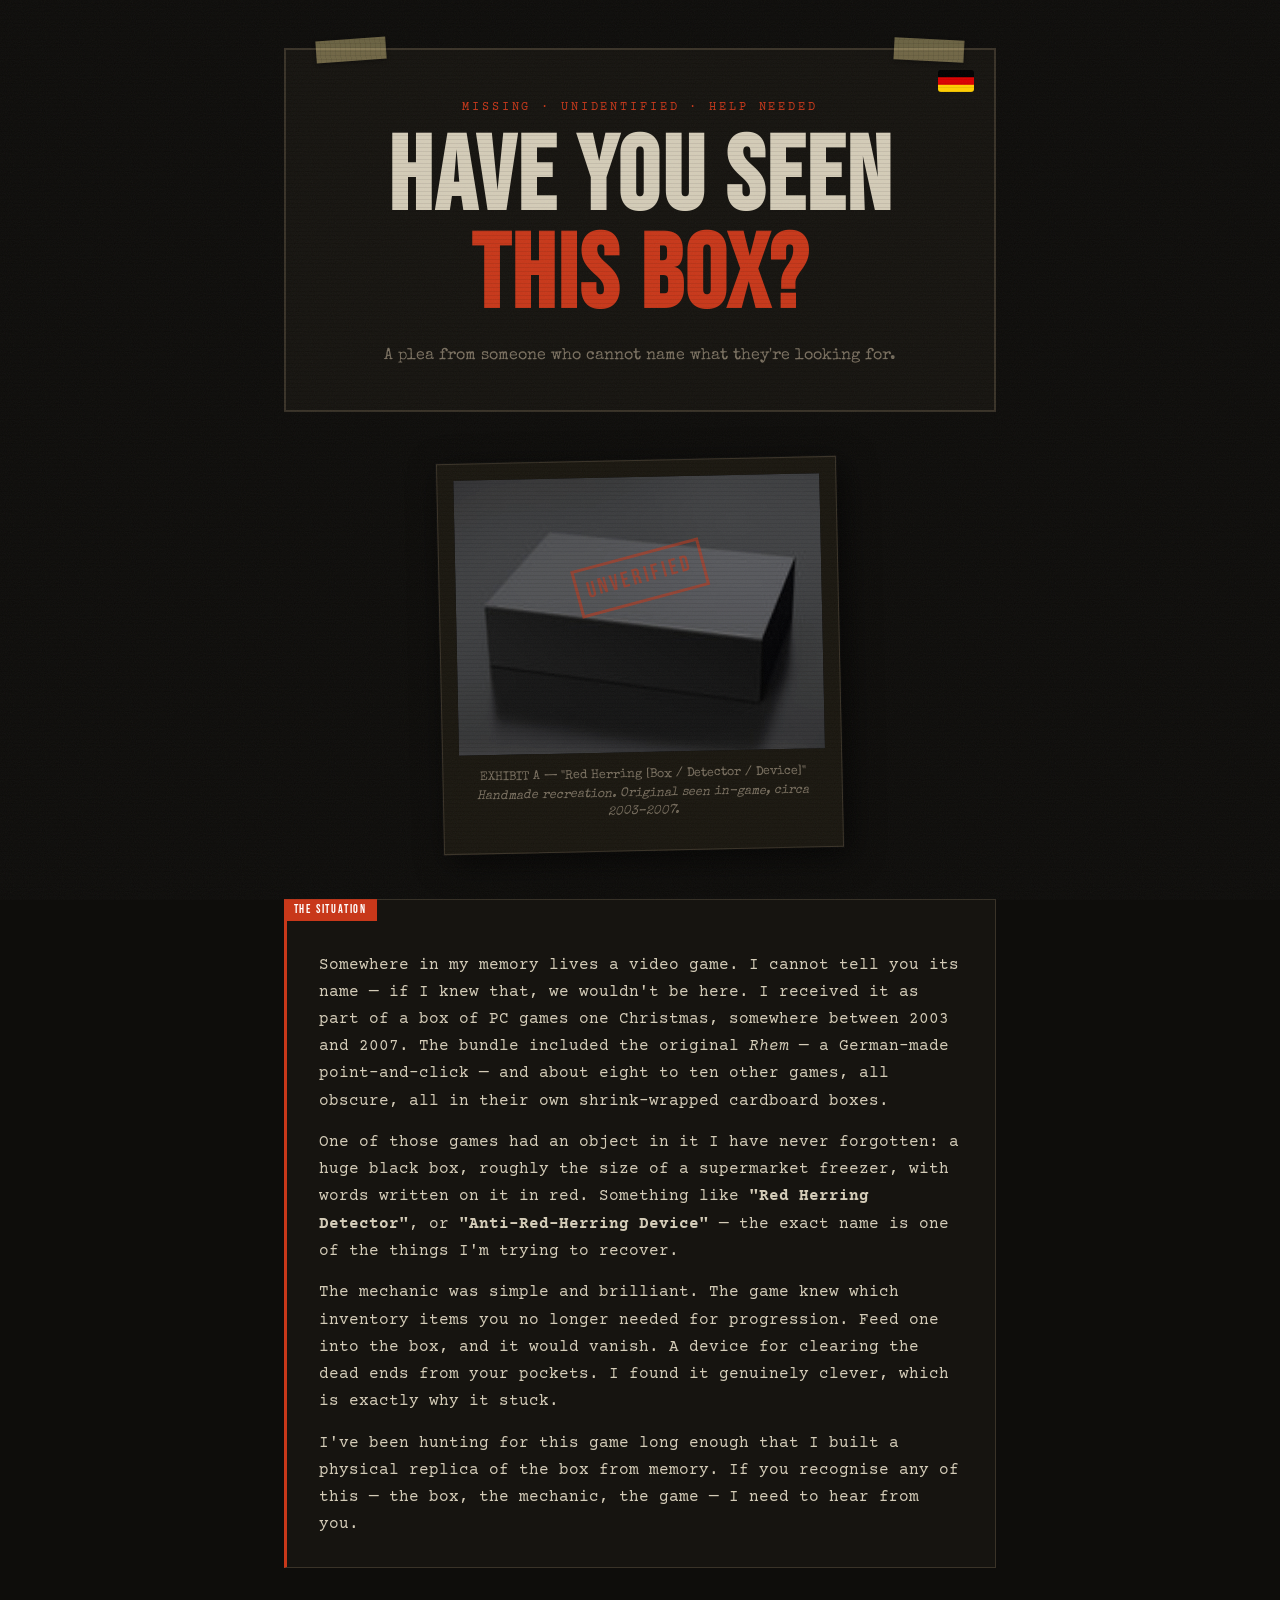
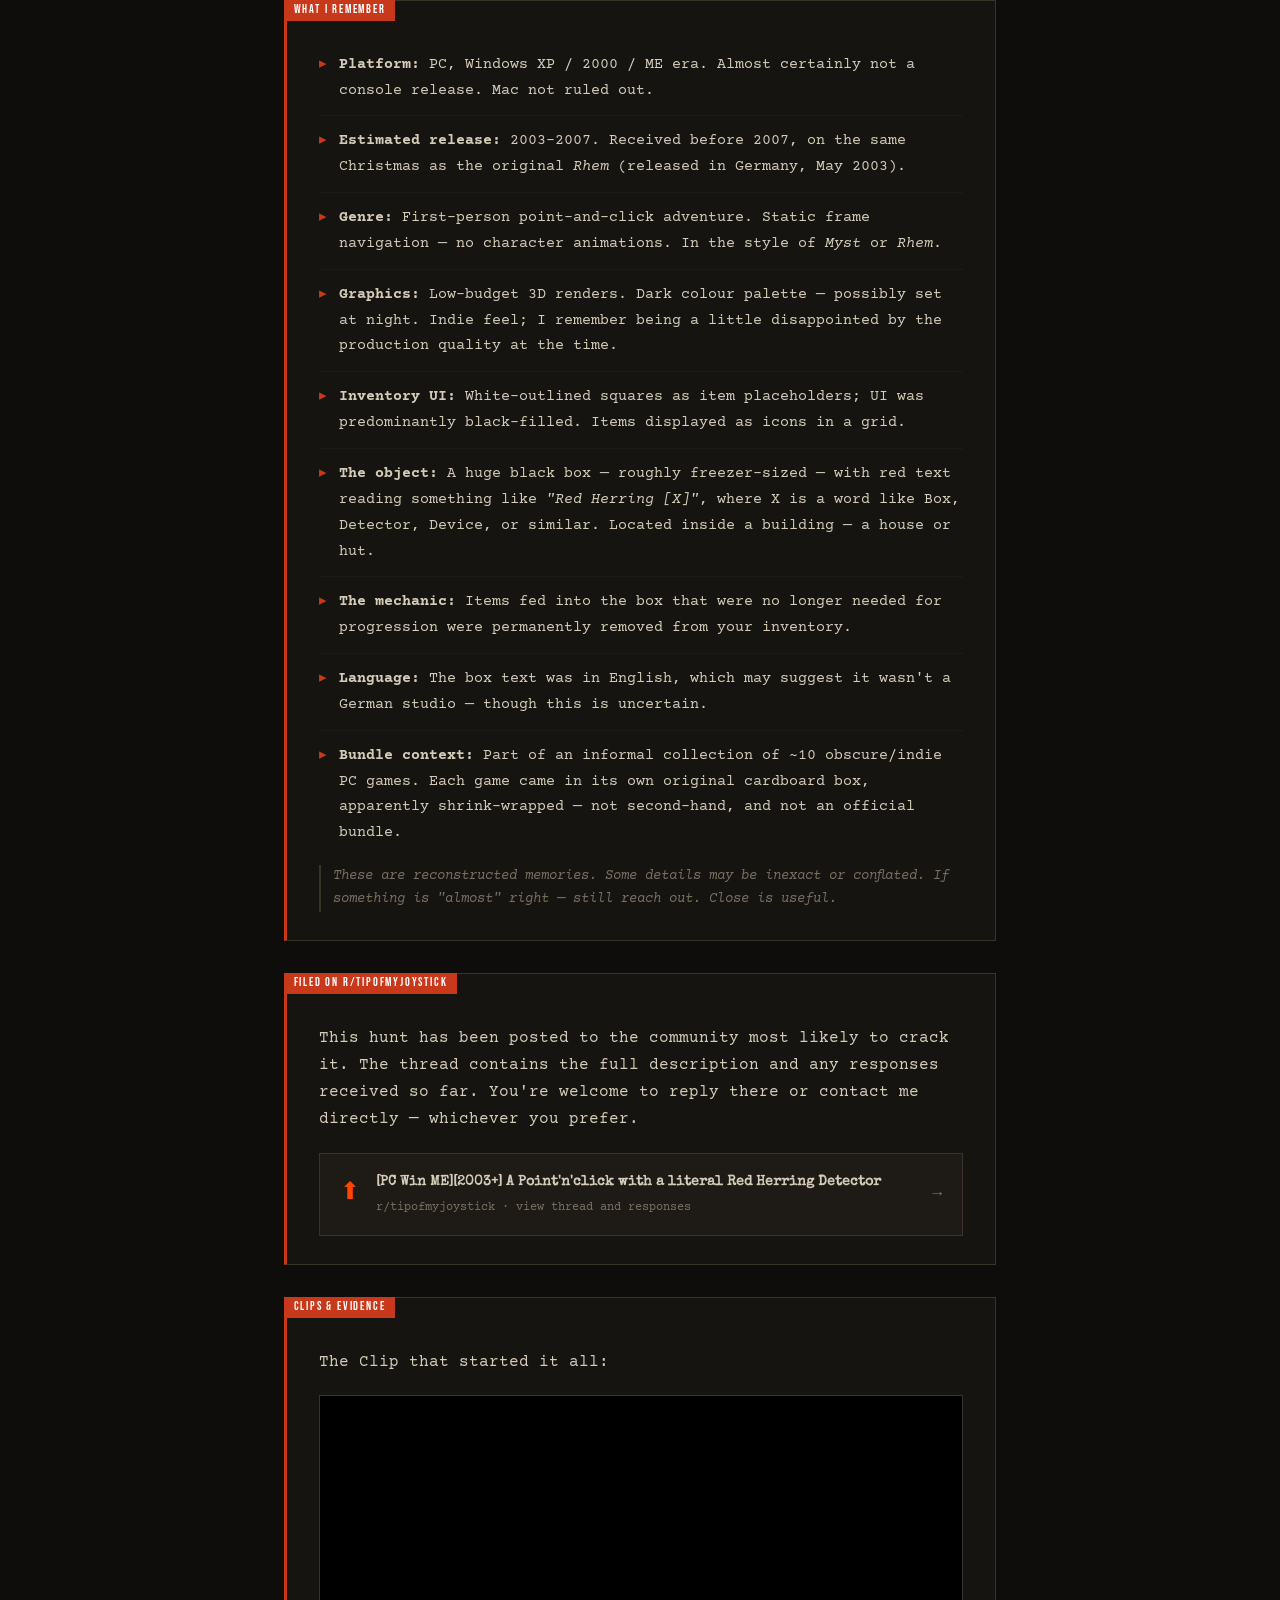
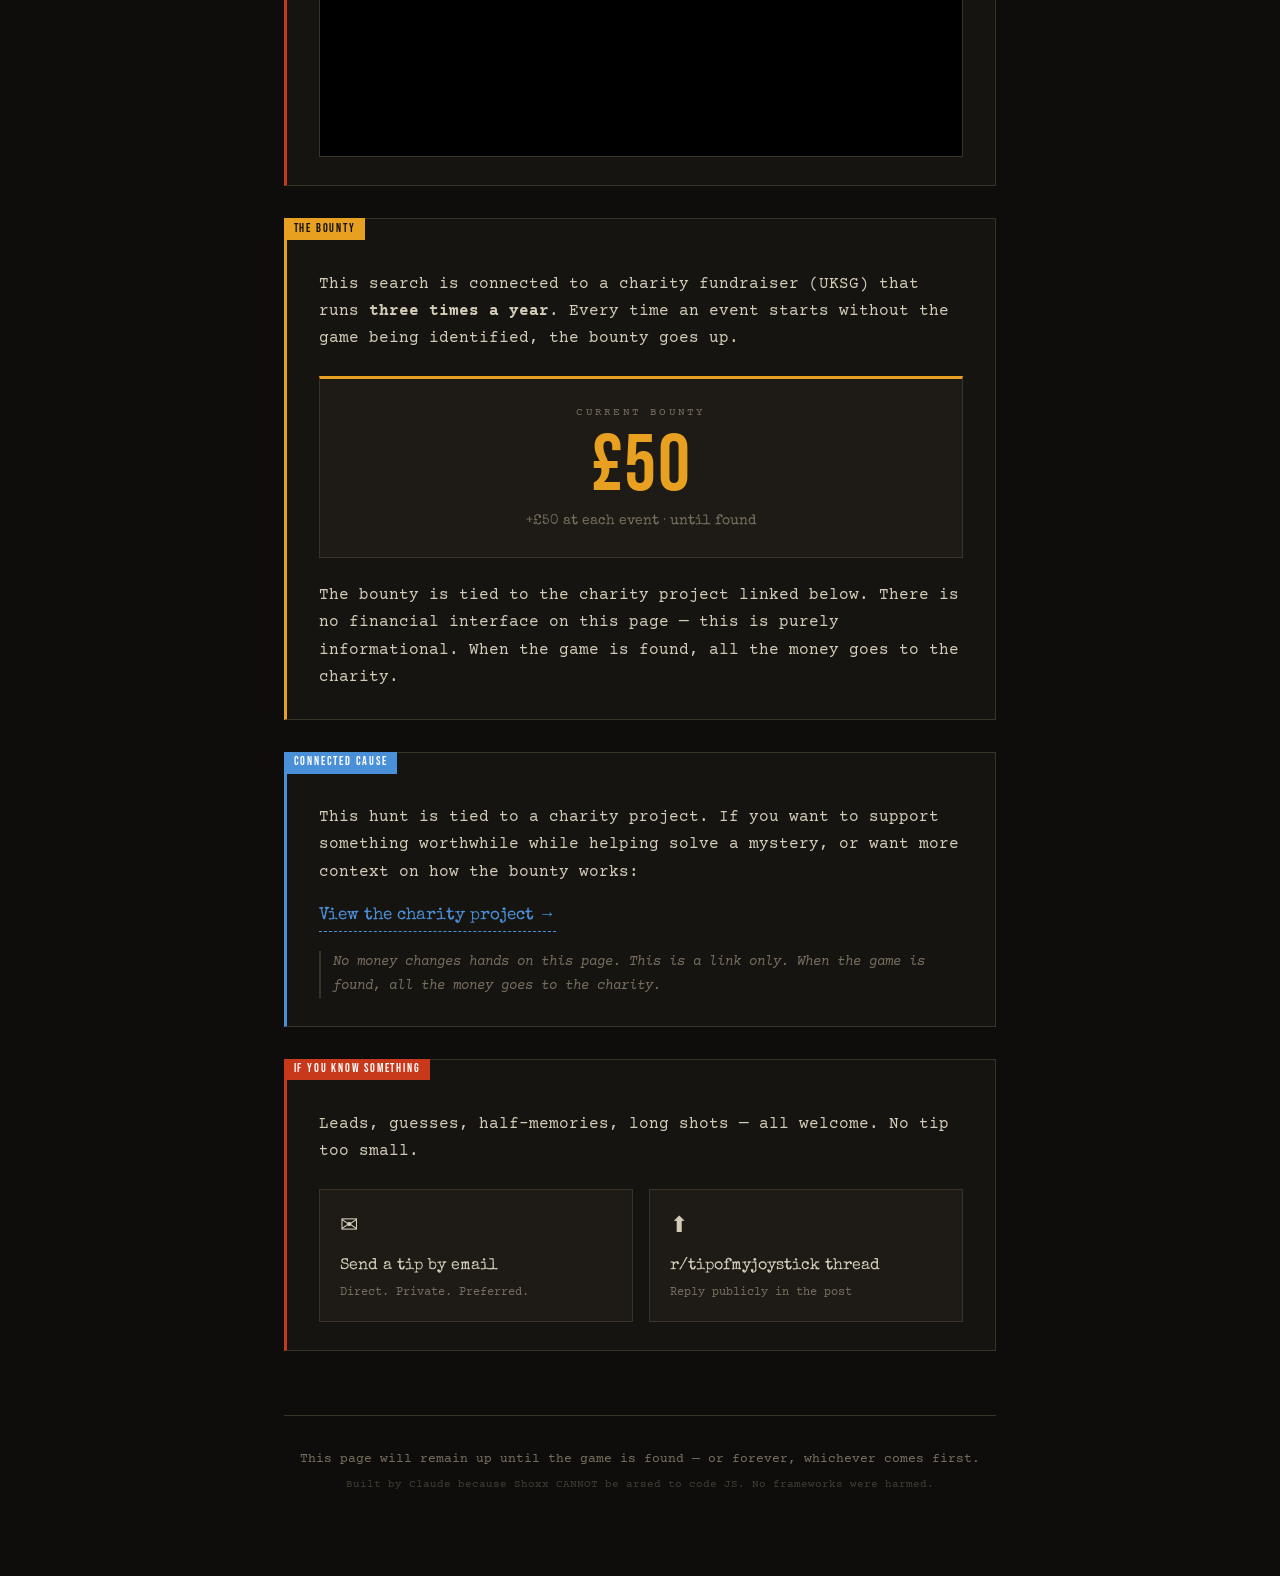
==== commit 2ab54ad5: "clarifications" ====
--- a/index.html
+++ b/index.html
@@ -192,7 +192,7 @@
       </div>
       <p>
         The bounty is tied to the charity project linked below. There is no financial interface
-        on this page — this is purely informational.
+        on this page — this is purely informational. When the game is found, all the money goes to the charity.
       </p>
     </section>
 
@@ -207,7 +207,7 @@
       <a href="#" target="_blank" rel="noopener" class="charity-link">
         View the charity project →
       </a>
-      <p class="caveat"><em>No money changes hands on this page. This is a link only.</em></p>
+      <p class="caveat"><em>No money changes hands on this page. This is a link only. When the game is found, all the money goes to the charity.</em></p>
     </section>
 
     <!-- CONTACT -->
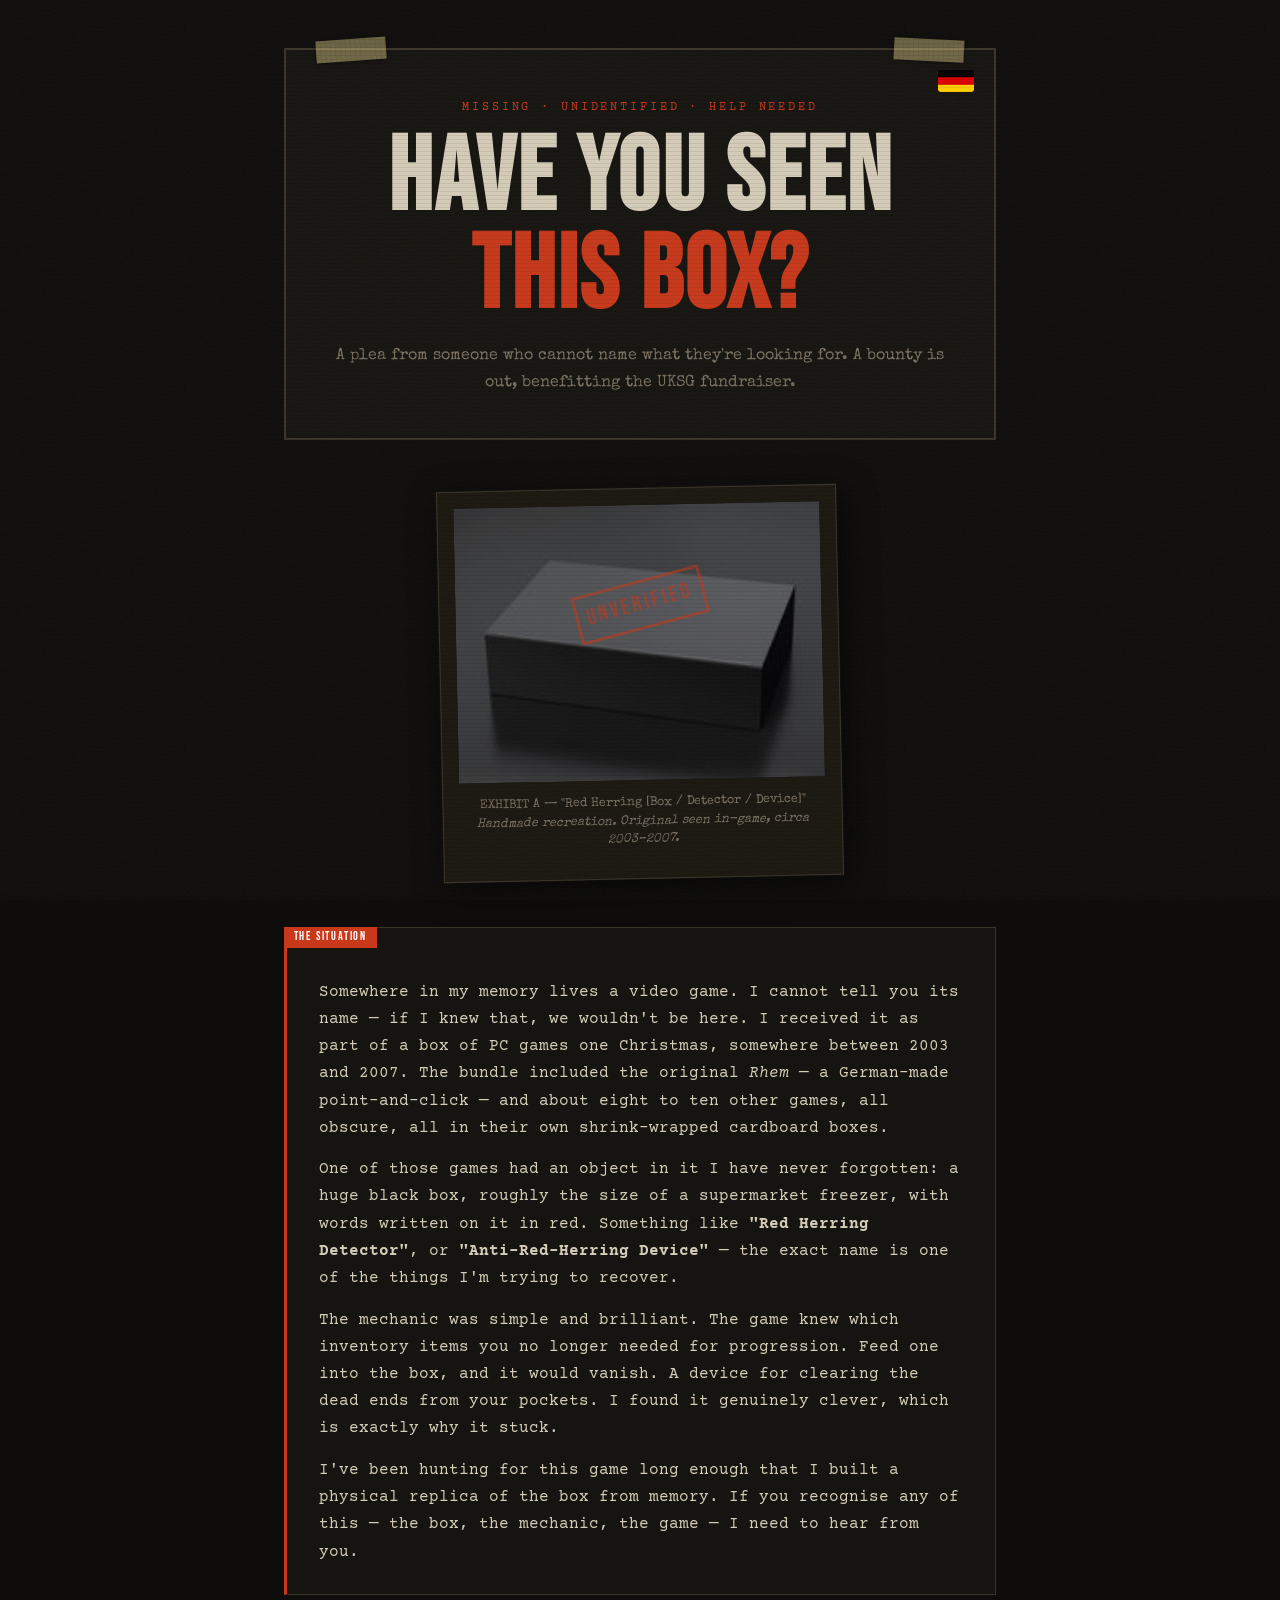
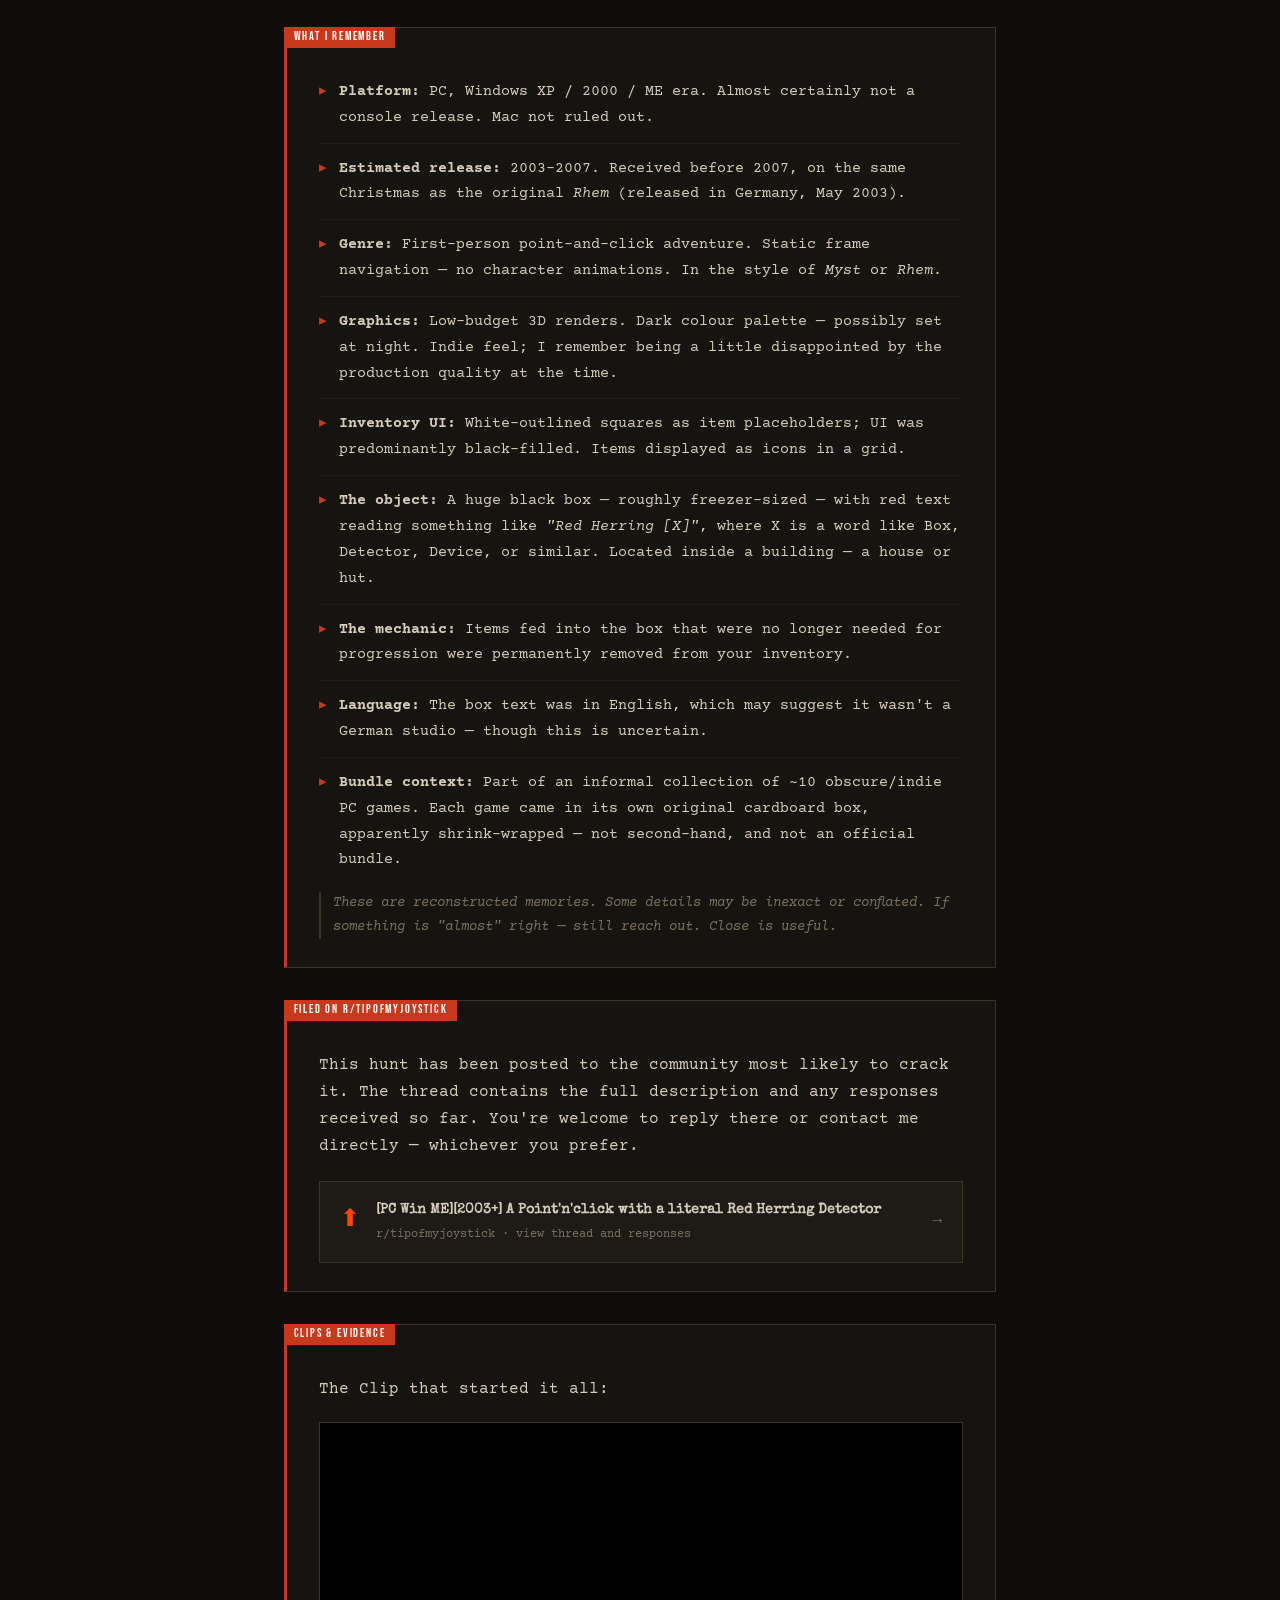
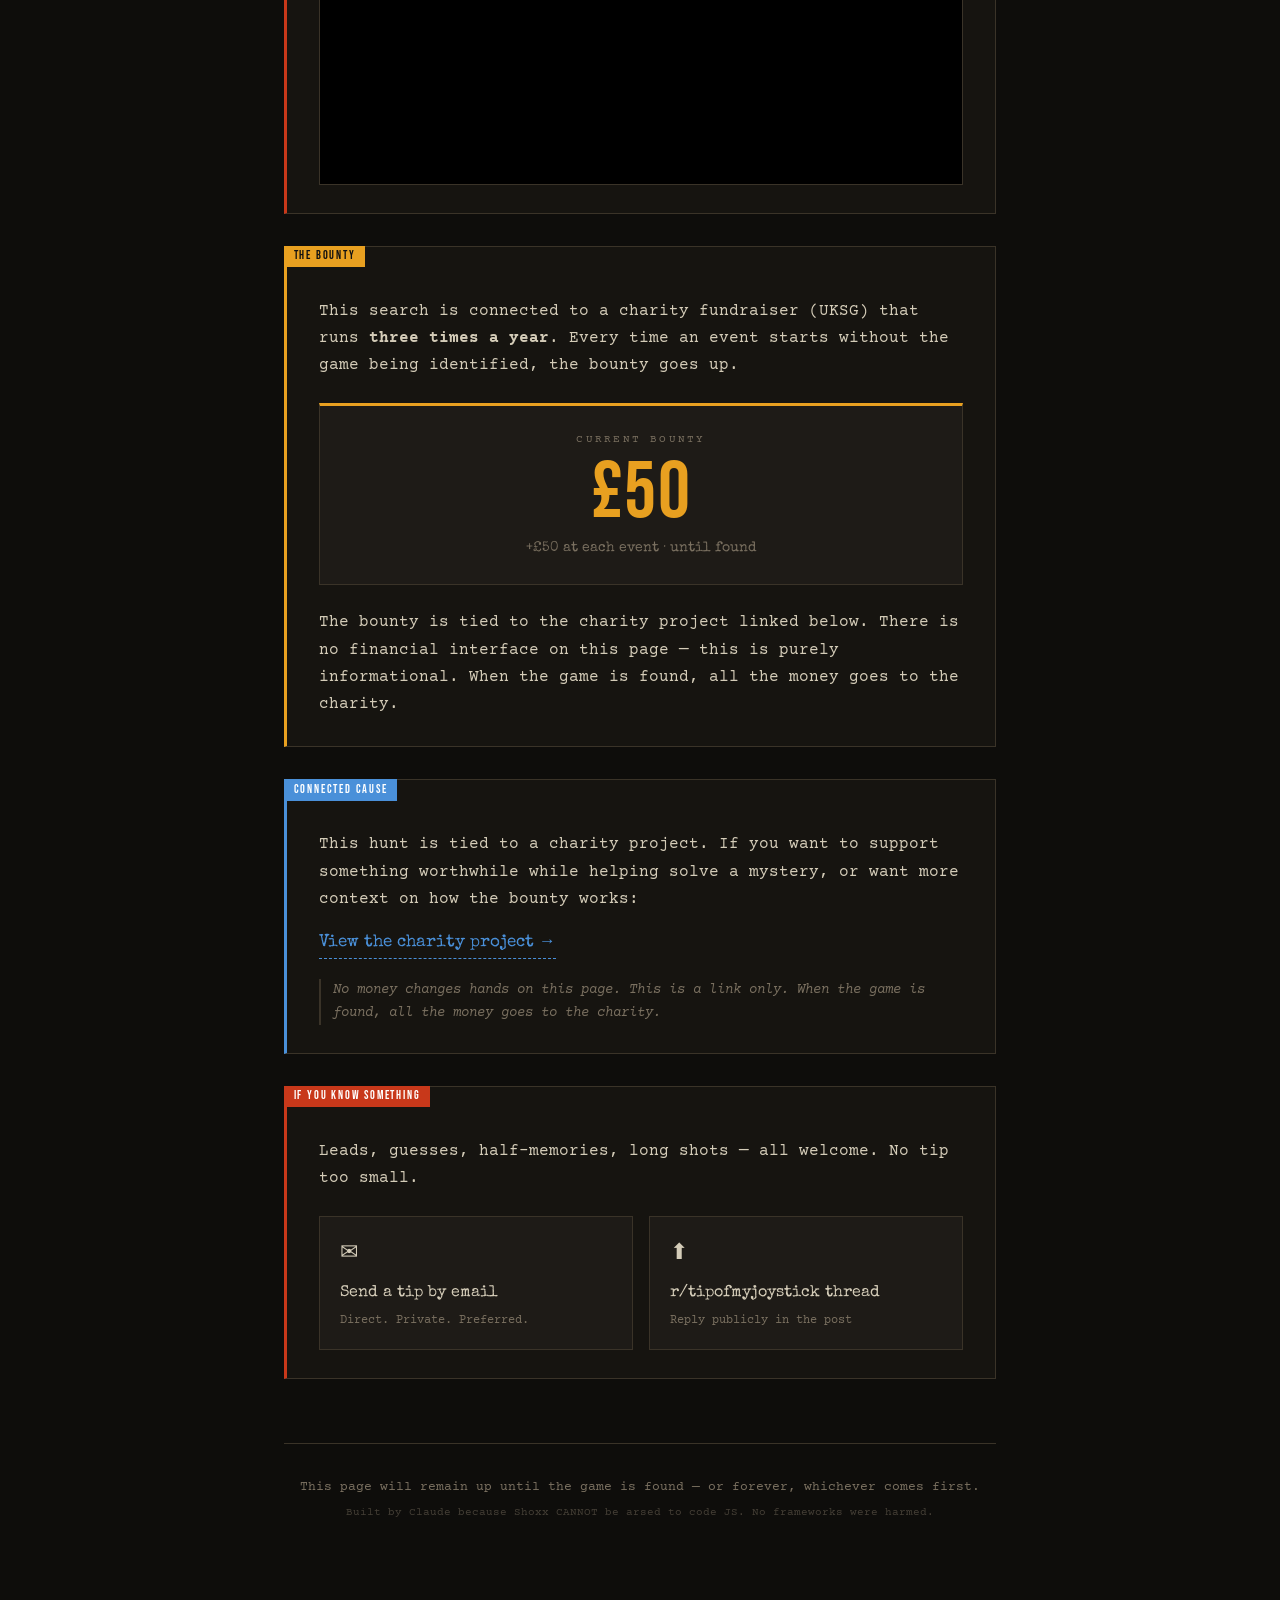
==== commit 6d608535: "mentioning UKSG in title" ====
--- a/index.html
+++ b/index.html
@@ -29,7 +29,7 @@
       <div class="tape tape-top-right"></div>
       <p class="eyebrow">MISSING · UNIDENTIFIED · HELP NEEDED</p>
       <h1 class="title">Have You Seen<br><span class="title-accent">This Box?</span></h1>
-      <p class="subtitle">A plea from someone who cannot name what they're looking for.</p>
+      <p class="subtitle">A plea from someone who cannot name what they're looking for. A bounty is out, benefitting the UKSG fundraiser.</p>
     </header>
 
 
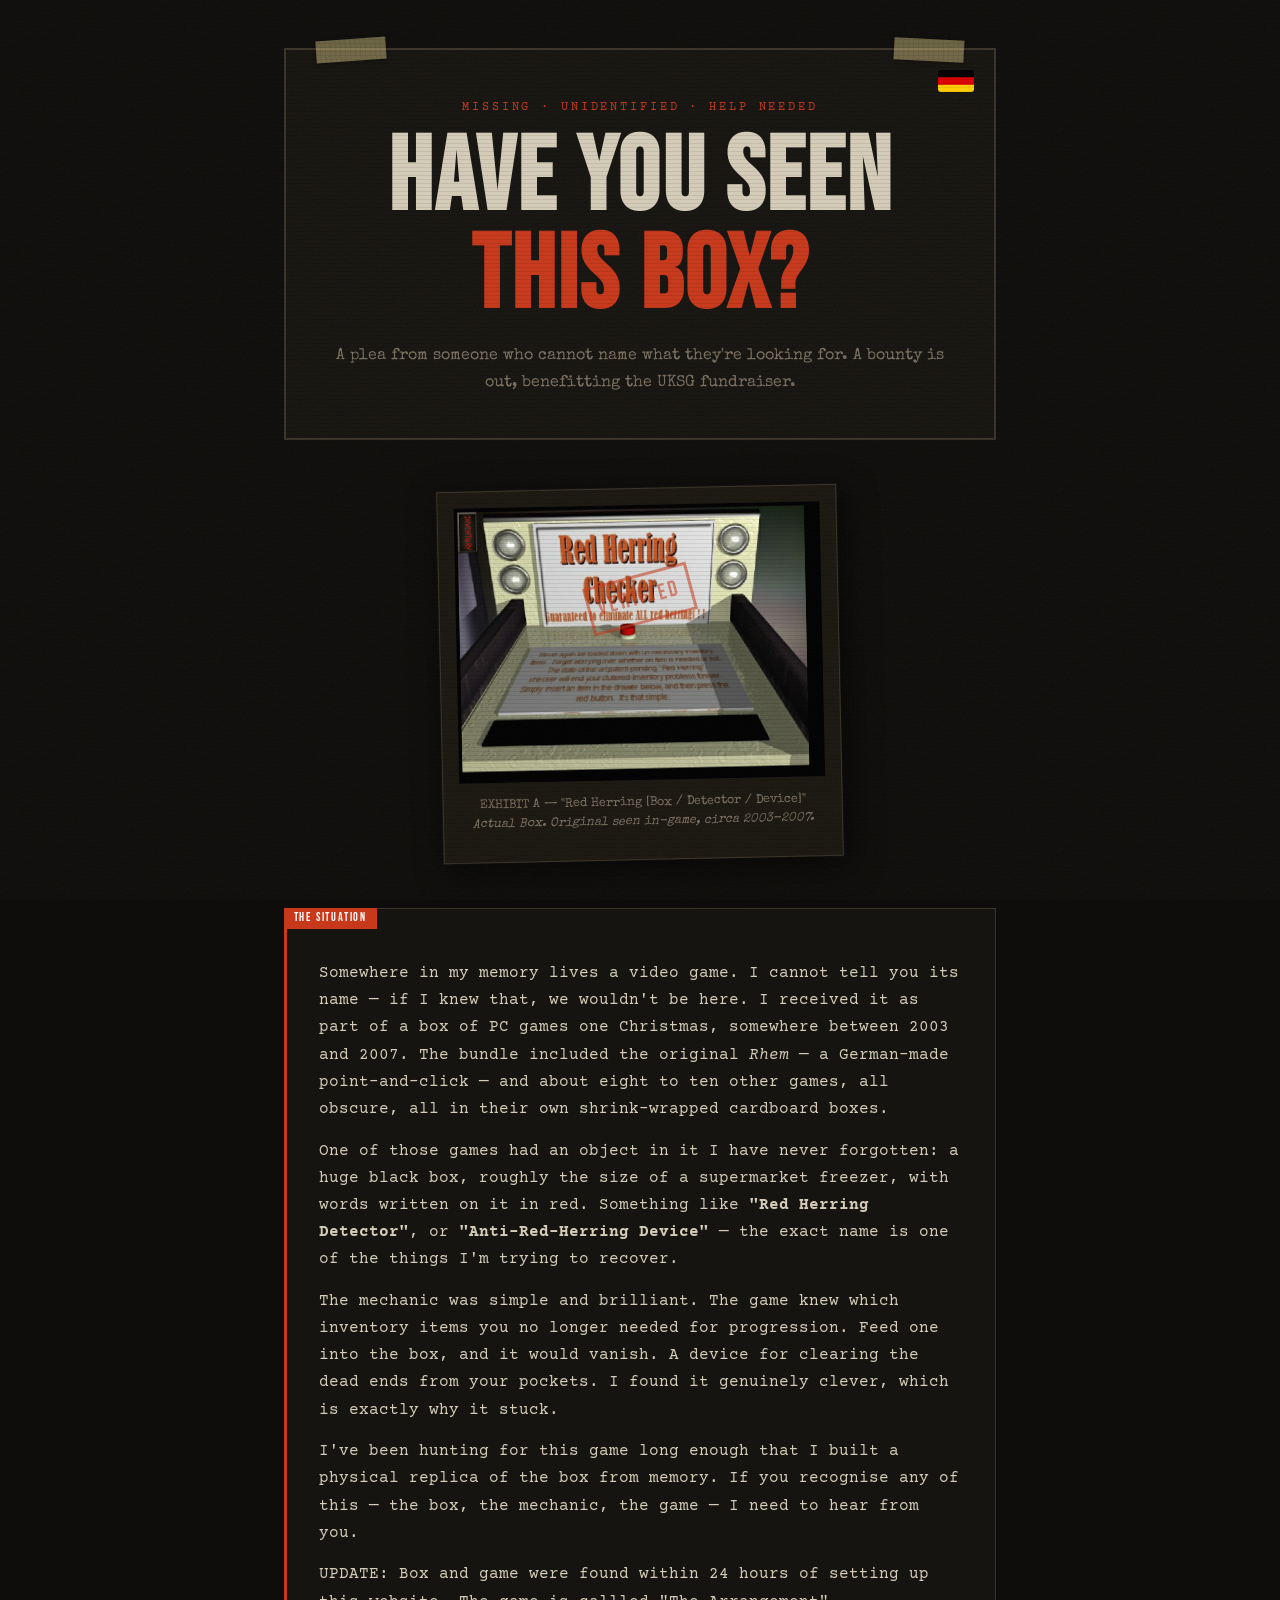
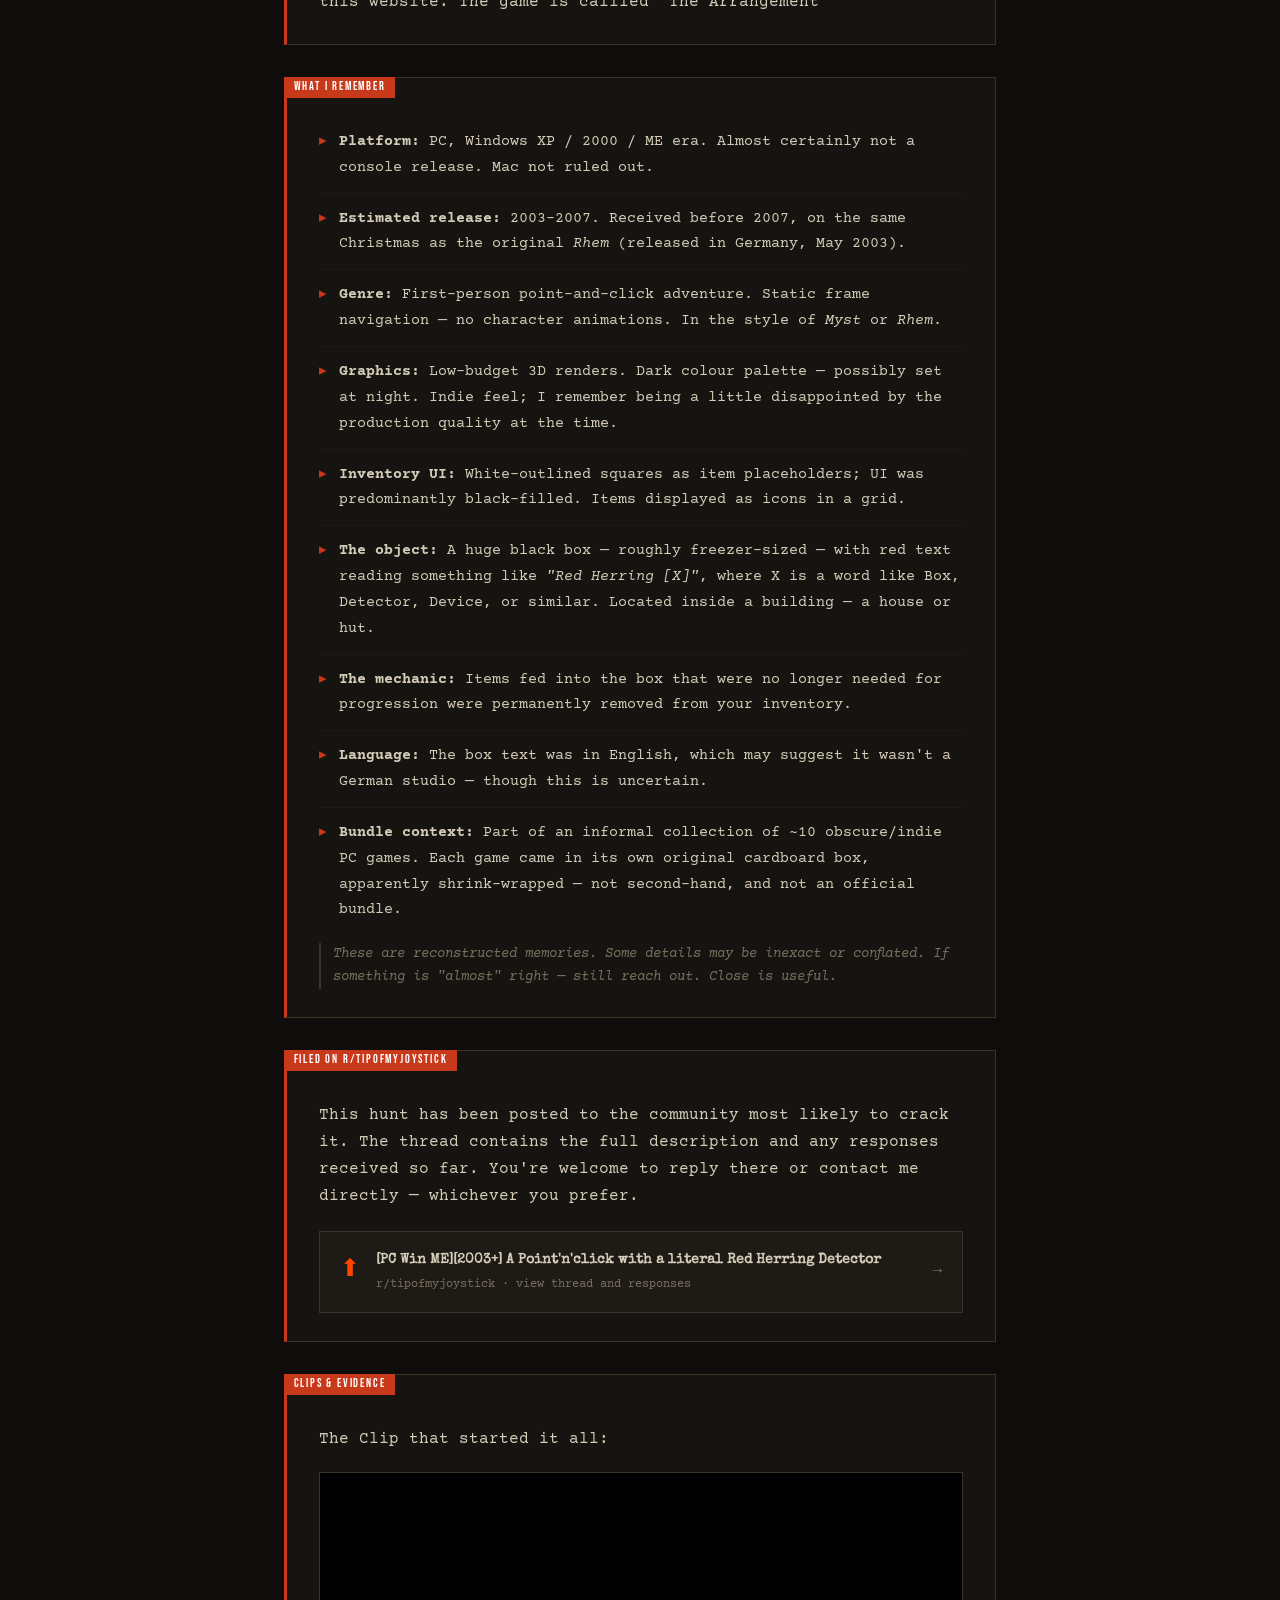
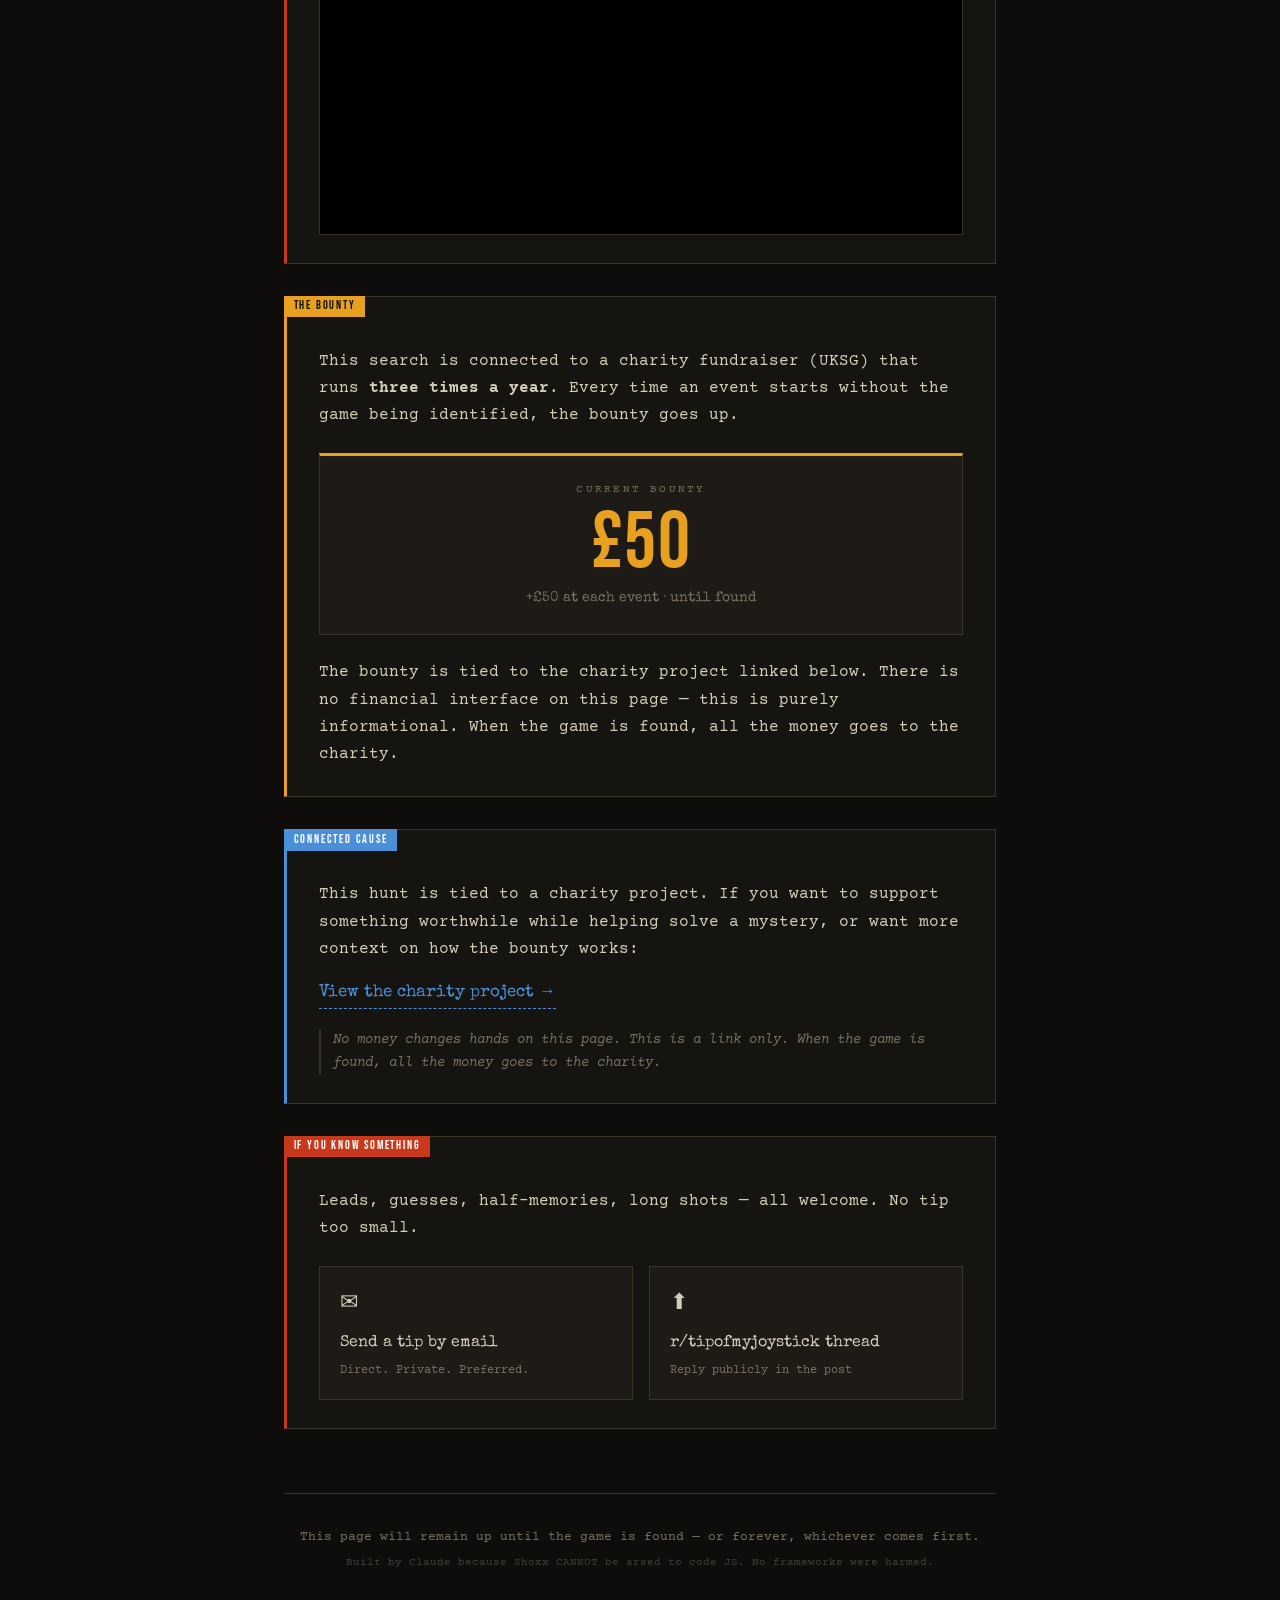
==== commit 8635ebd4: "box found" ====
--- a/index.html
+++ b/index.html
@@ -20,9 +20,11 @@
 
     <!-- HEADER -->
     <header class="header">
-    <div class="lang-switch">
-    <a href="de.html" aria-label="Zur deutschen Version wechseln" class="lang-flag">
-        <img src="assets/DE.webp" alt="Deutsch" />
+    <div style="position:absolute; top:20px; right:20px; z-index:20;">
+    <a href="de.html" aria-label="Zur deutschen Version wechseln">
+        <img src="assets/DE.webp"
+            alt="Deutsch"
+            style="width:36px; height:auto; display:block; border-radius:3px;" />
     </a>
     </div>
       <div class="tape tape-top-left"></div>
@@ -38,15 +40,15 @@
       <div class="polaroid">
         <div class="polaroid-img-wrap">
           <!-- Replace box.jpg with your actual photo filename -->
-          <img src="assets/box.jpg" alt="The Red Herring Detector — a black box with red label text" onerror="this.parentElement.classList.add('placeholder-active')" />
+          <img src="assets/box2.png" alt="The Red Herring Detector — a black box with red label text" onerror="this.parentElement.classList.add('placeholder-active')" />
           <div class="photo-placeholder">
             <span>[ photo of the box ]</span>
             <small>replace assets/box.jpg with your image</small>
           </div>
         </div>
-        <p class="polaroid-caption">EXHIBIT A — "Red Herring [Box / Detector / Device]"<br><em>Handmade recreation. Original seen in-game, circa 2003–2007.</em></p>
-      </div>
-      <div class="stamp">UNVERIFIED</div>
+        <p class="polaroid-caption">EXHIBIT A — "Red Herring [Box / Detector / Device]"<br><em>Actual Box. Original seen in-game, circa 2003–2007.</em></p>
+      </div>
+      <div class="stamp">VERIFIED</div>
     </section>
 
     <!-- THE STORY -->
@@ -71,6 +73,10 @@
       <p>
         I've been hunting for this game long enough that I built a physical replica of the box from memory.
         If you recognise any of this — the box, the mechanic, the game — I need to hear from you.
+      </p>
+        <p>
+        UPDATE: Box and game were found within 24 hours of setting up this website.
+        The game is callled "The Arrangement"
       </p>
     </section>
 
